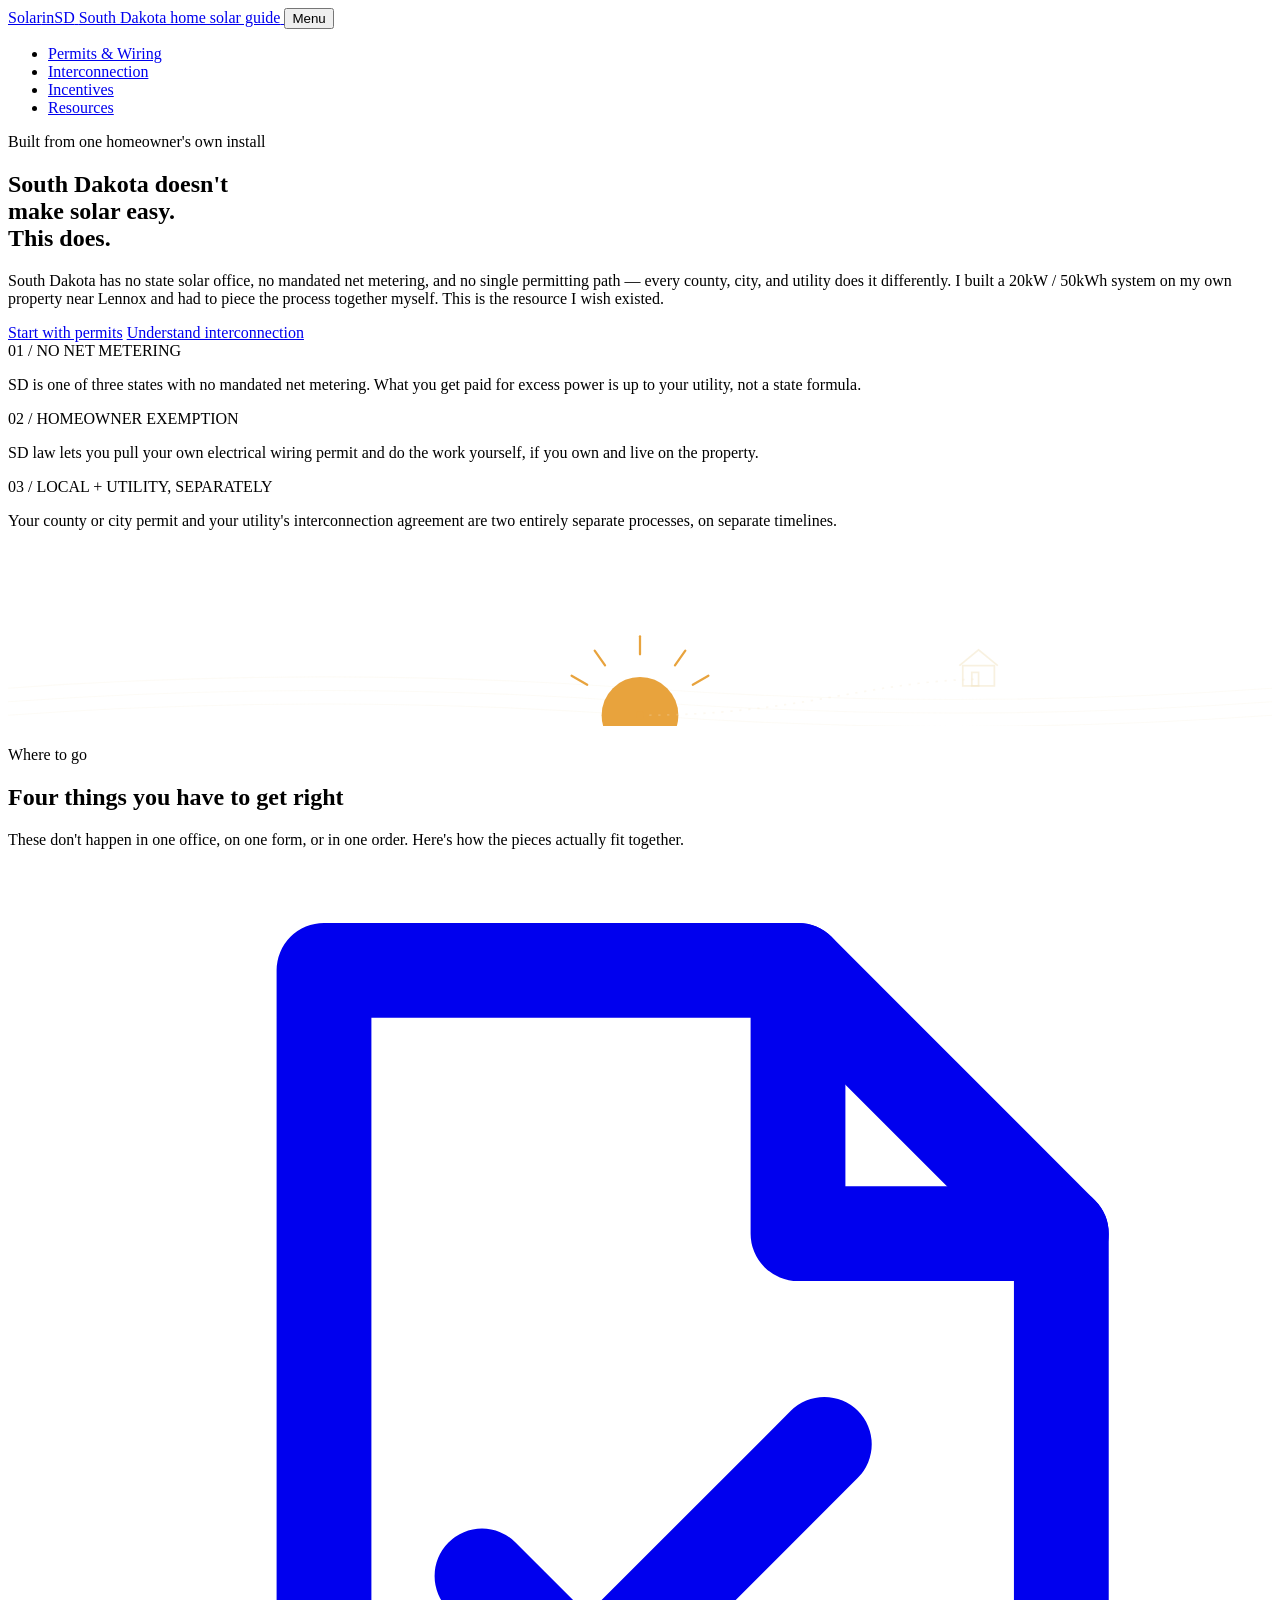
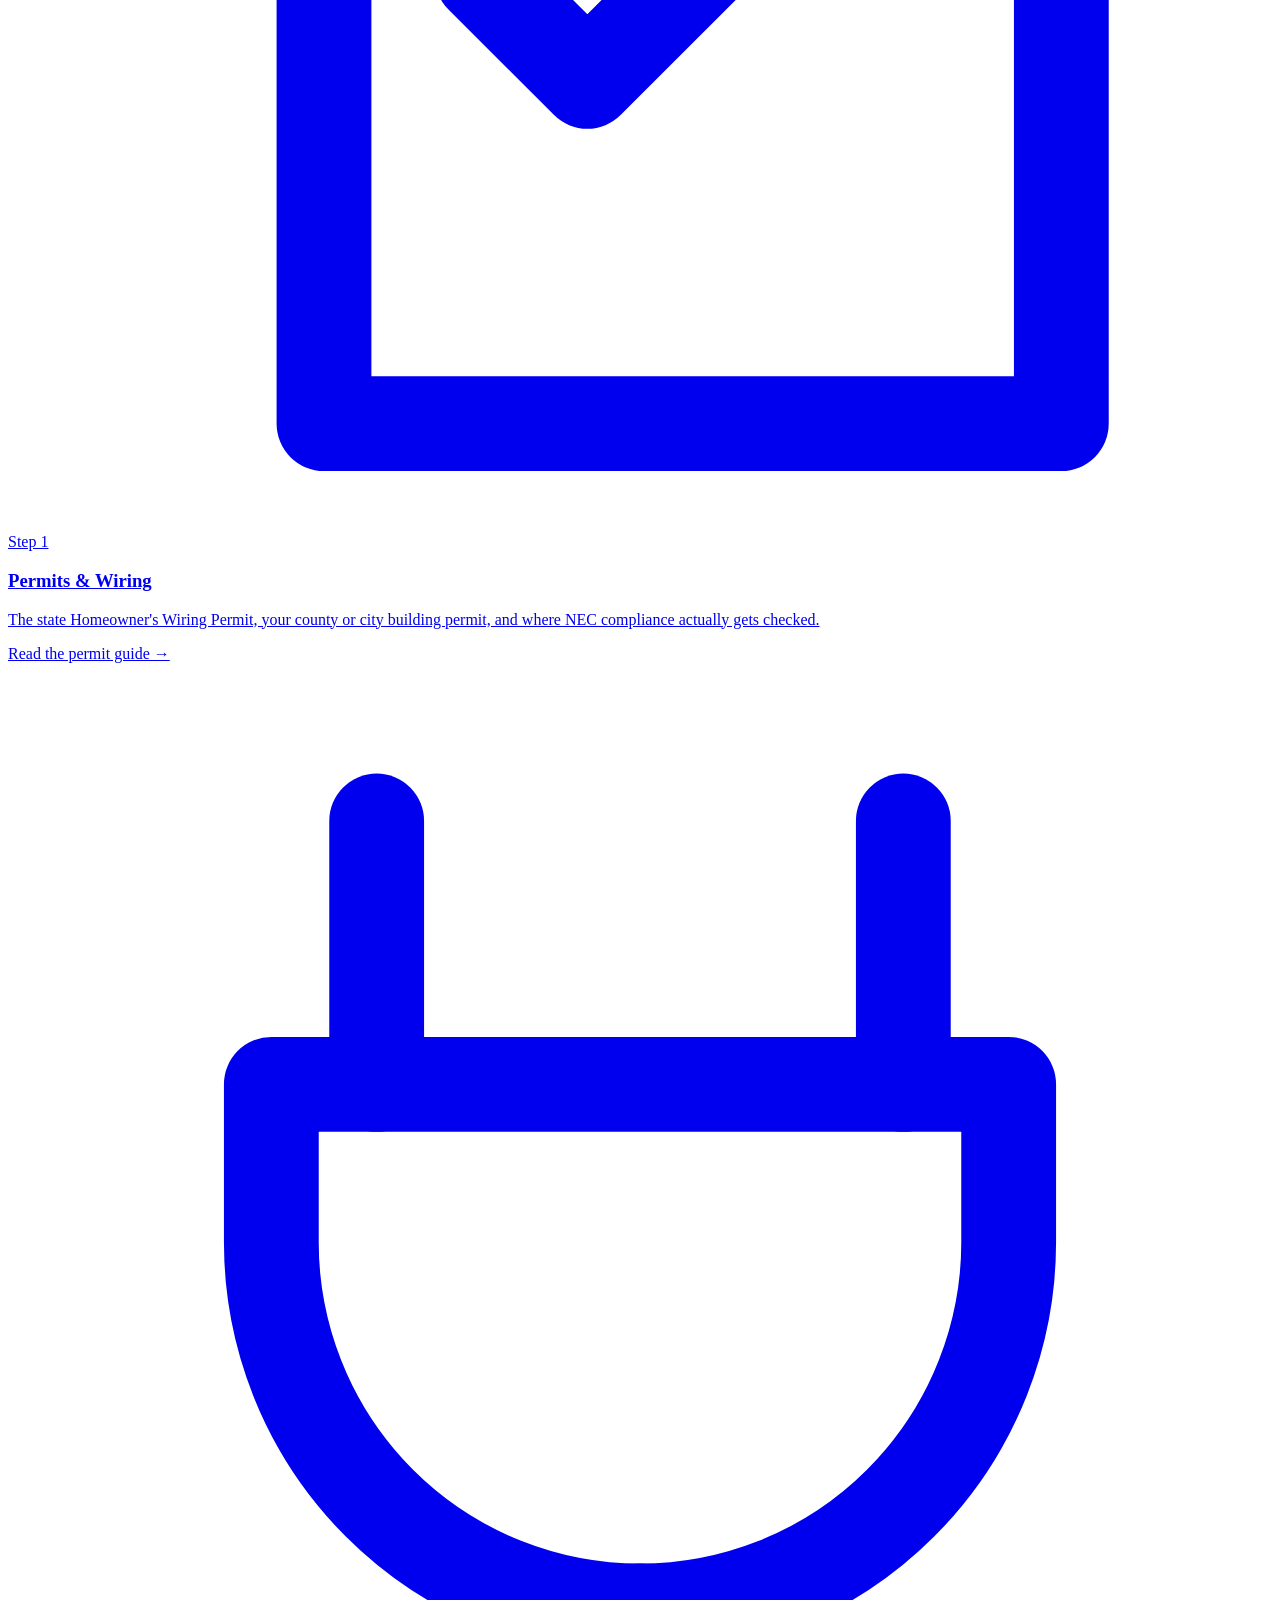
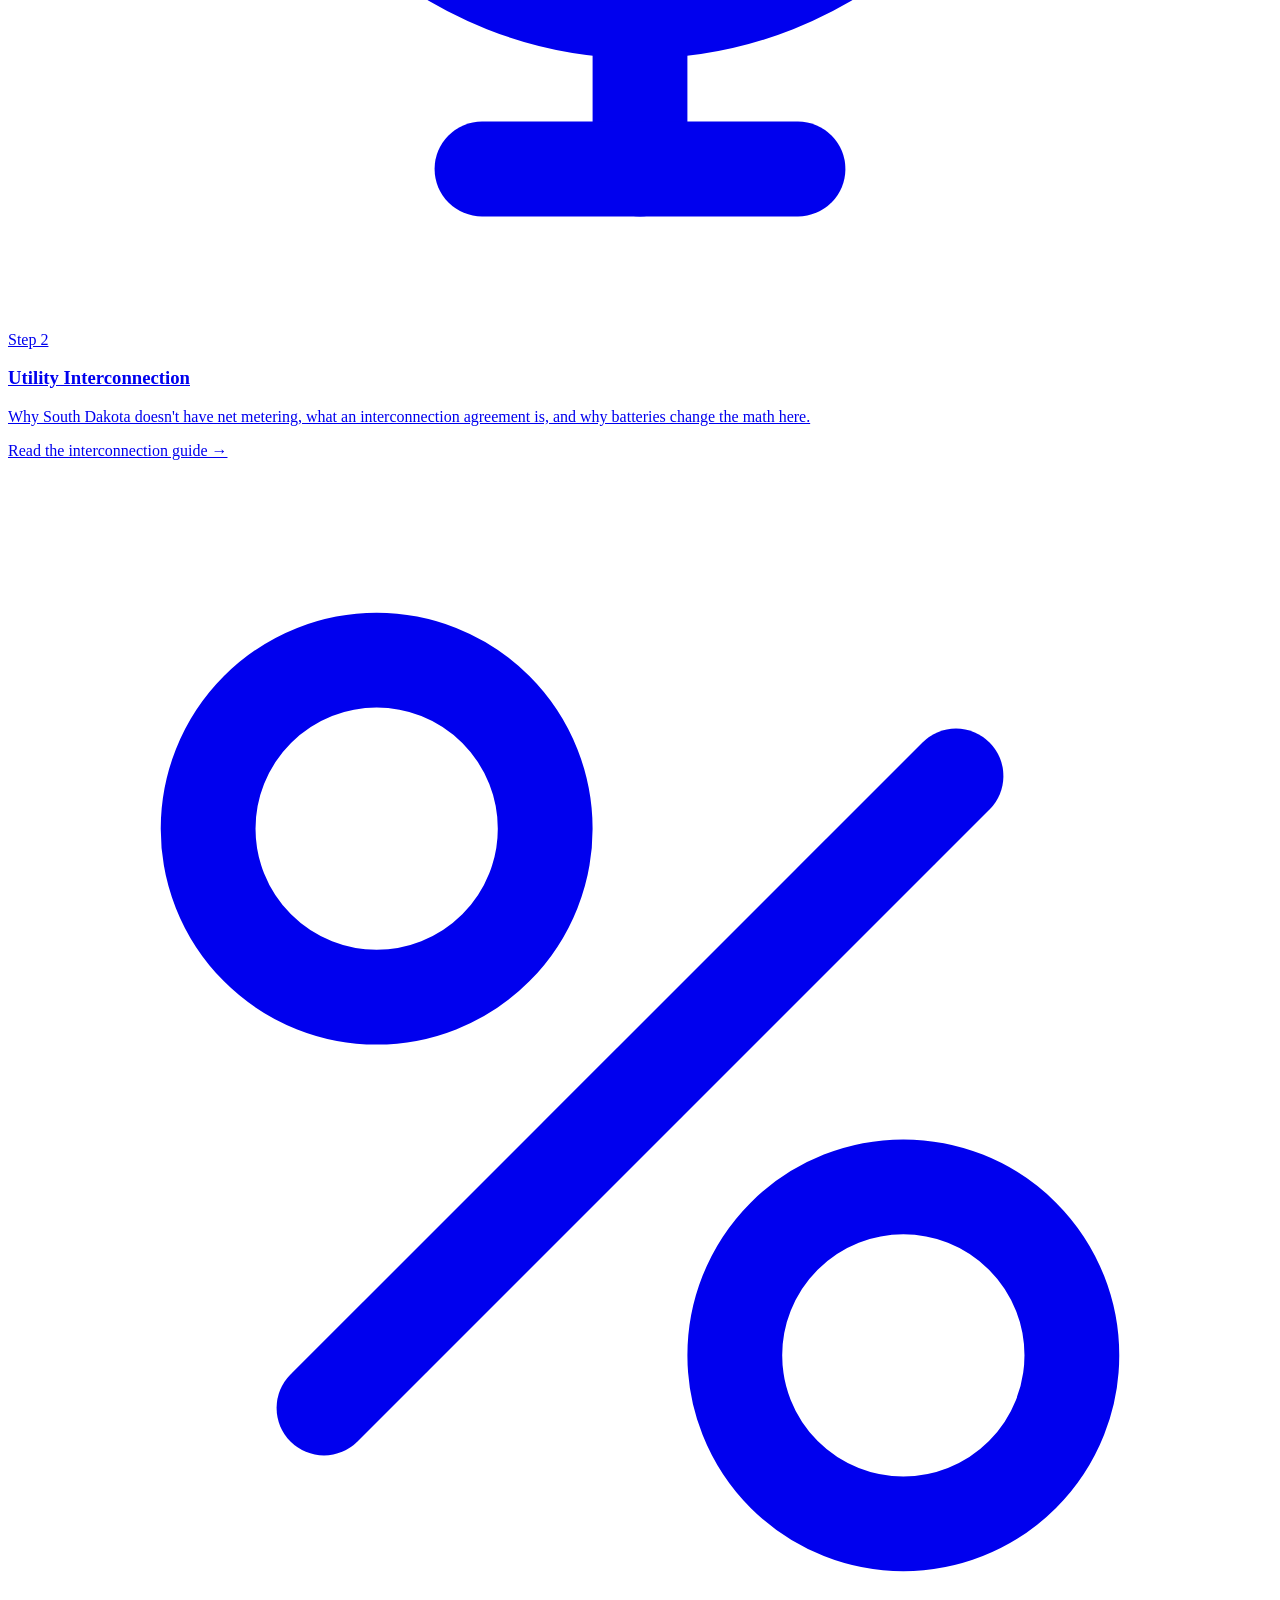
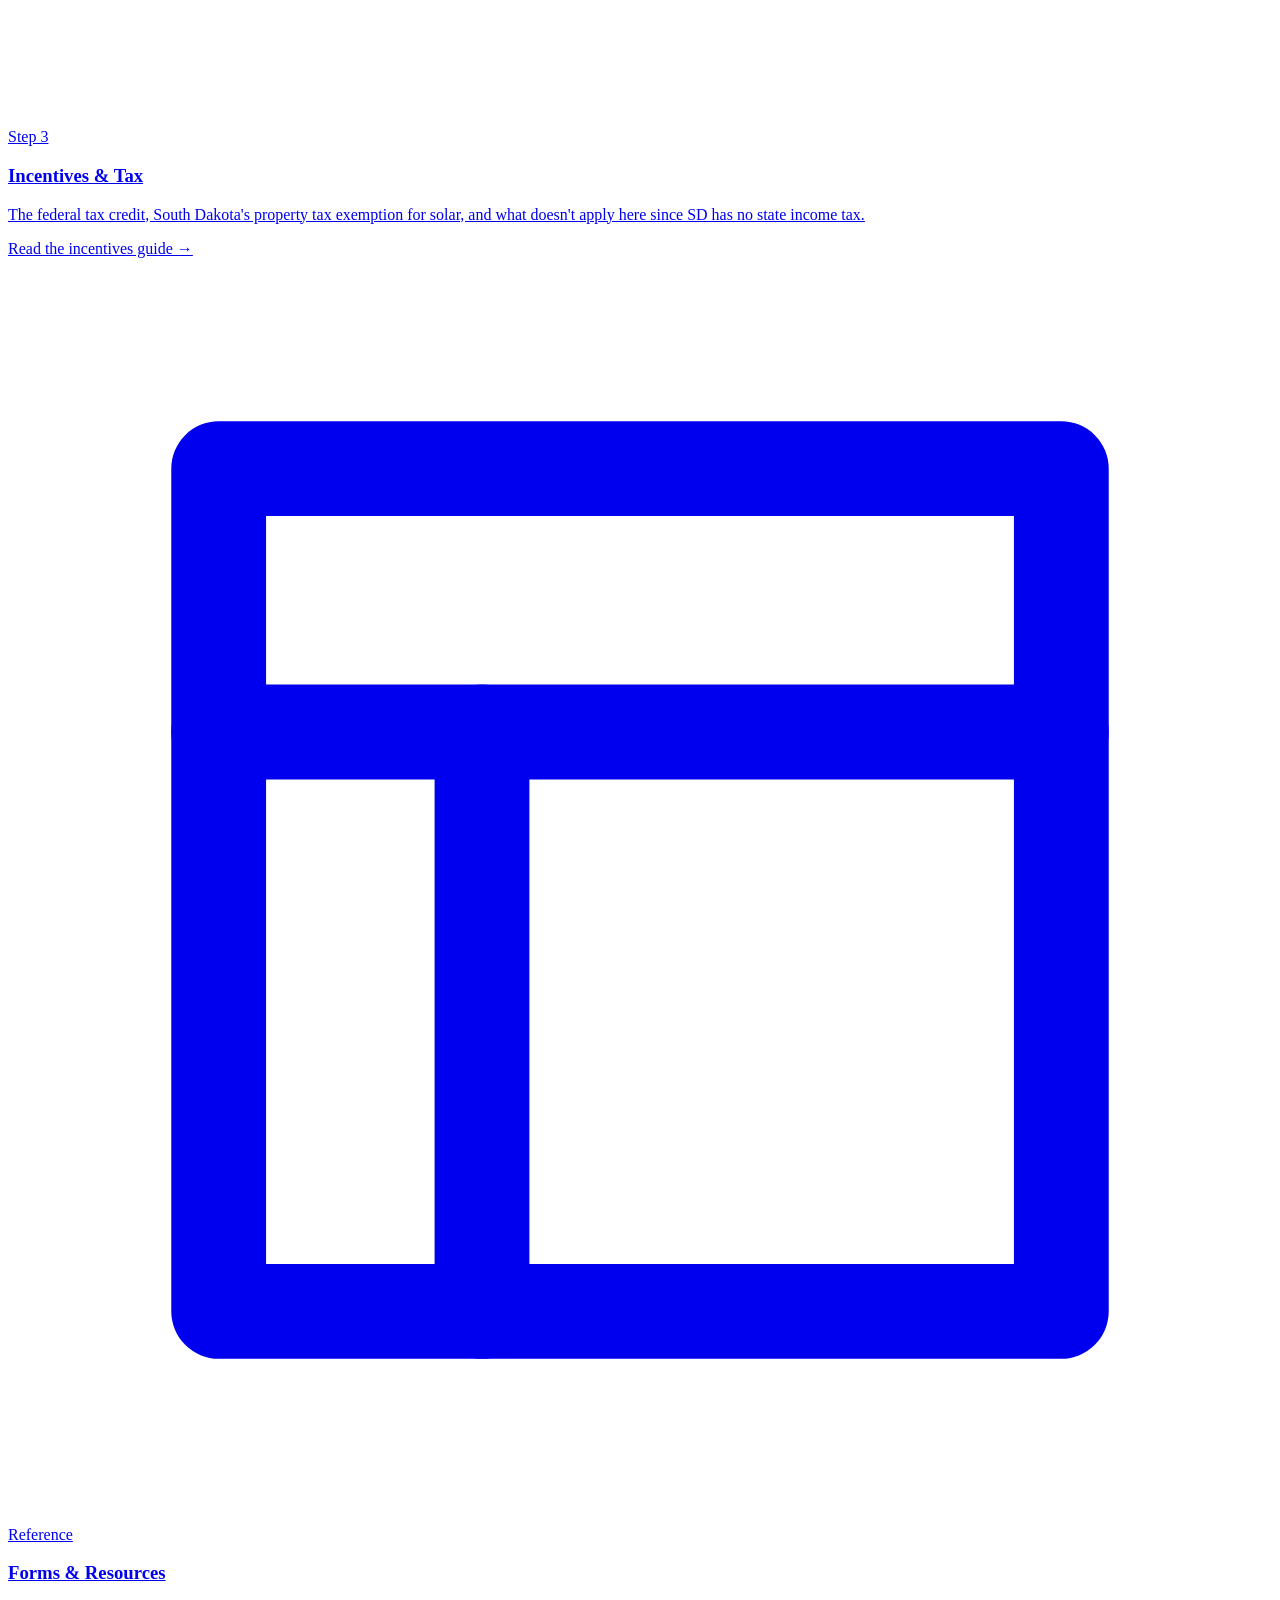
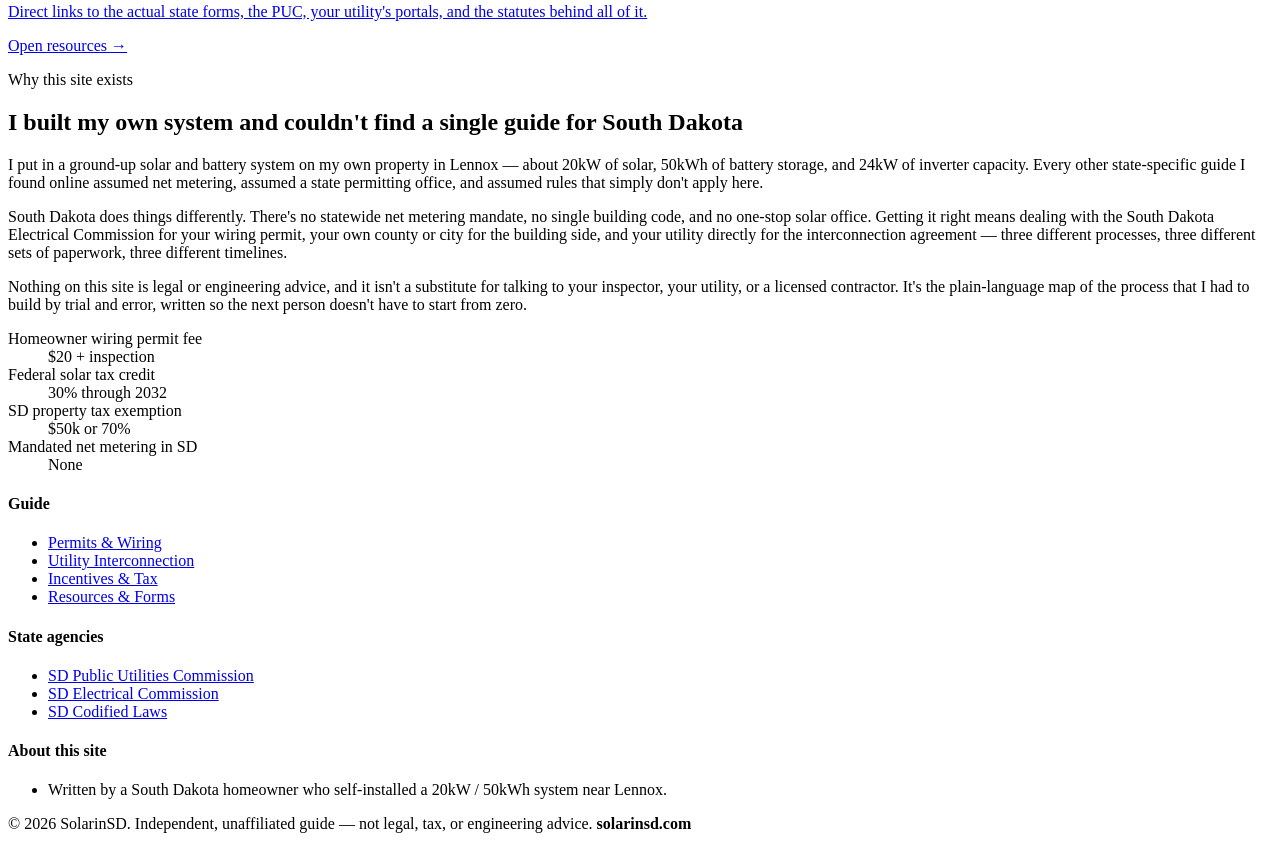
==== index.html @ e71a1163 "Add files via upload" ====
<!DOCTYPE html>
<html lang="en">
<head>
<meta charset="UTF-8">
<meta name="viewport" content="width=device-width, initial-scale=1.0">
<title>Solar in SD — Permits, interconnection, and incentives for South Dakota homeowners</title>
<meta name="description" content="A plain-language guide to permitting, utility interconnection, and incentives for home solar in South Dakota — written by someone who built his own system and had to figure it all out.">
<link rel="preconnect" href="https://fonts.googleapis.com">
<link rel="preconnect" href="https://fonts.gstatic.com" crossorigin>
<link href="https://fonts.googleapis.com/css2?family=Big+Shoulders:wght@600;700;800&family=Source+Serif+4:ital,opsz,wght@0,8..60,400;0,8..60,600;1,8..60,400&family=IBM+Plex+Mono:wght@400;500&display=swap" rel="stylesheet">
<link rel="stylesheet" href="css/style.css">
</head>
<body>

<header class="site-header">
  <div class="wrap">
    <a class="brand" href="index.html">
      <span class="brand-mark">Solar<span class="accent">inSD</span></span>
      <span class="brand-tag">South Dakota home solar guide</span>
    </a>
    <button class="nav-toggle" aria-expanded="false" aria-controls="primary-nav">Menu</button>
    <nav class="main-nav" id="primary-nav" aria-label="Primary">
      <ul>
        <li><a href="permits.html">Permits &amp; Wiring</a></li>
        <li><a href="interconnection.html">Interconnection</a></li>
        <li><a href="incentives.html">Incentives</a></li>
        <li><a href="resources.html">Resources</a></li>
      </ul>
    </nav>
  </div>
</header>

<section class="hero">
  <div class="wrap">
    <div class="hero-copy">
      <p class="eyebrow">Built from one homeowner's own install</p>
      <h1>South Dakota doesn't<br>make solar easy.<br><span class="accent">This does.</span></h1>
      <p class="hero-lede">South Dakota has no state solar office, no mandated net metering, and no single permitting path — every county, city, and utility does it differently. I built a 20kW / 50kWh system on my own property near Lennox and had to piece the process together myself. This is the resource I wish existed.</p>
      <div class="btn-row">
        <a class="btn" href="permits.html">Start with permits</a>
        <a class="btn btn-outline" href="interconnection.html">Understand interconnection</a>
      </div>

      <div class="hero-facts" data-reveal-group>
        <div class="hero-fact" data-reveal>
          <span class="num">01 / NO NET METERING</span>
          <p>SD is one of three states with no mandated net metering. What you get paid for excess power is up to your utility, not a state formula.</p>
        </div>
        <div class="hero-fact" data-reveal>
          <span class="num">02 / HOMEOWNER EXEMPTION</span>
          <p>SD law lets you pull your own electrical wiring permit and do the work yourself, if you own and live on the property.</p>
        </div>
        <div class="hero-fact" data-reveal>
          <span class="num">03 / LOCAL + UTILITY, SEPARATELY</span>
          <p>Your county or city permit and your utility's interconnection agreement are two entirely separate processes, on separate timelines.</p>
        </div>
      </div>
    </div>

    <svg class="hero-illustration" viewBox="0 0 1120 160" preserveAspectRatio="none" aria-hidden="true" focusable="false">
      <!-- prairie rows -->
      <g stroke="#f2e4c1" stroke-opacity="0.14" stroke-width="1">
        <path d="M0 150 Q 280 130 560 150 T 1120 150" fill="none"/>
        <path d="M0 138 Q 280 118 560 138 T 1120 138" fill="none"/>
        <path d="M0 126 Q 280 106 560 126 T 1120 126" fill="none"/>
      </g>
      <!-- sun -->
      <g transform="translate(560,150)">
        <circle class="sun-body" r="34" fill="#e8a33d"/>
        <g class="ray" stroke="#e8a33d" stroke-width="2" stroke-linecap="round">
          <line x1="0" y1="-70" x2="0" y2="-54"/>
        </g>
        <g class="ray" stroke="#e8a33d" stroke-width="2" stroke-linecap="round" transform="rotate(35)">
          <line x1="0" y1="-70" x2="0" y2="-54"/>
        </g>
        <g class="ray" stroke="#e8a33d" stroke-width="2" stroke-linecap="round" transform="rotate(-35)">
          <line x1="0" y1="-70" x2="0" y2="-54"/>
        </g>
        <g class="ray" stroke="#e8a33d" stroke-width="2" stroke-linecap="round" transform="rotate(60)">
          <line x1="0" y1="-70" x2="0" y2="-54"/>
        </g>
        <g class="ray" stroke="#e8a33d" stroke-width="2" stroke-linecap="round" transform="rotate(-60)">
          <line x1="0" y1="-70" x2="0" y2="-54"/>
        </g>
      </g>
      <!-- power flow path from sun to a small home icon -->
      <path id="flow-path" d="M560 150 C 700 150, 760 120, 860 118" fill="none" stroke="#f2e4c1" stroke-opacity="0.25" stroke-width="1.5" stroke-dasharray="2 6"/>
      <circle class="flow-dot" r="3.5" fill="#e8a33d" style="offset-path: path('M560 150 C 700 150, 760 120, 860 118');"/>
      <!-- small home / panel glyph -->
      <g transform="translate(860,100)" fill="none" stroke="#f2e4c1" stroke-opacity="0.5" stroke-width="1.5">
        <rect x="-14" y="6" width="28" height="18"/>
        <path d="M-17 6 L0 -8 L17 6"/>
        <rect x="-6" y="12" width="6" height="12"/>
      </g>
    </svg>
  </div>
</section>

<div class="horizon"></div>

<section>
  <div class="wrap">
    <div class="section-head" data-reveal>
      <p class="eyebrow">Where to go</p>
      <h2>Four things you have to get right</h2>
      <p class="lede">These don't happen in one office, on one form, or in one order. Here's how the pieces actually fit together.</p>
    </div>

    <div class="card-grid" data-reveal-group>
      <a class="card" href="permits.html" data-reveal>
        <span class="card-icon" aria-hidden="true">
          <svg viewBox="0 0 24 24" fill="none" stroke="currentColor" stroke-width="1.8" stroke-linecap="round" stroke-linejoin="round"><path d="M6 2h9l5 5v15H6z"/><path d="M15 2v5h5"/><path d="M9 13.5l2 2 4.5-4.5"/></svg>
        </span>
        <span class="tag">Step 1</span>
        <h3>Permits &amp; Wiring</h3>
        <p>The state Homeowner's Wiring Permit, your county or city building permit, and where NEC compliance actually gets checked.</p>
        <span class="go">Read the permit guide →</span>
      </a>
      <a class="card" href="interconnection.html" data-reveal>
        <span class="card-icon" aria-hidden="true">
          <svg viewBox="0 0 24 24" fill="none" stroke="currentColor" stroke-width="1.8" stroke-linecap="round" stroke-linejoin="round"><path d="M7 3v5"/><path d="M17 3v5"/><path d="M5 8h14v3a7 7 0 0 1-14 0z"/><path d="M12 18v3"/><path d="M9 21h6"/></svg>
        </span>
        <span class="tag">Step 2</span>
        <h3>Utility Interconnection</h3>
        <p>Why South Dakota doesn't have net metering, what an interconnection agreement is, and why batteries change the math here.</p>
        <span class="go">Read the interconnection guide →</span>
      </a>
      <a class="card" href="incentives.html" data-reveal>
        <span class="card-icon" aria-hidden="true">
          <svg viewBox="0 0 24 24" fill="none" stroke="currentColor" stroke-width="1.8" stroke-linecap="round" stroke-linejoin="round"><circle cx="7" cy="7" r="3.2"/><circle cx="17" cy="17" r="3.2"/><path d="M6 18L18 6"/></svg>
        </span>
        <span class="tag">Step 3</span>
        <h3>Incentives &amp; Tax</h3>
        <p>The federal tax credit, South Dakota's property tax exemption for solar, and what doesn't apply here since SD has no state income tax.</p>
        <span class="go">Read the incentives guide →</span>
      </a>
      <a class="card" href="resources.html" data-reveal>
        <span class="card-icon" aria-hidden="true">
          <svg viewBox="0 0 24 24" fill="none" stroke="currentColor" stroke-width="1.8" stroke-linecap="round" stroke-linejoin="round"><path d="M4 4h16v16H4z"/><path d="M4 9h16"/><path d="M9 9v11"/></svg>
        </span>
        <span class="tag">Reference</span>
        <h3>Forms &amp; Resources</h3>
        <p>Direct links to the actual state forms, the PUC, your utility's portals, and the statutes behind all of it.</p>
        <span class="go">Open resources →</span>
      </a>
    </div>
  </div>
</section>

<section class="section-alt">
  <div class="wrap">
    <div class="section-head" data-reveal>
      <p class="eyebrow">Why this site exists</p>
      <h2>I built my own system and couldn't find a single guide for South Dakota</h2>
    </div>
    <div class="prose" data-reveal>
      <p>I put in a ground-up solar and battery system on my own property in Lennox — about 20kW of solar, 50kWh of battery storage, and 24kW of inverter capacity. Every other state-specific guide I found online assumed net metering, assumed a state permitting office, and assumed rules that simply don't apply here.</p>
      <p>South Dakota does things differently. There's no statewide net metering mandate, no single building code, and no one-stop solar office. Getting it right means dealing with the South Dakota Electrical Commission for your wiring permit, your own county or city for the building side, and your utility directly for the interconnection agreement — three different processes, three different sets of paperwork, three different timelines.</p>
      <p>Nothing on this site is legal or engineering advice, and it isn't a substitute for talking to your inspector, your utility, or a licensed contractor. It's the plain-language map of the process that I had to build by trial and error, written so the next person doesn't have to start from zero.</p>
    </div>
  </div>
</section>

<div class="horizon"></div>

<section>
  <div class="wrap">
    <div class="fact-strip" data-reveal>
      <dl>
        <div>
          <dt>Homeowner wiring permit fee</dt>
          <dd>$20 + inspection</dd>
        </div>
        <div>
          <dt>Federal solar tax credit</dt>
          <dd>30% through 2032</dd>
        </div>
        <div>
          <dt>SD property tax exemption</dt>
          <dd>$50k or 70%</dd>
        </div>
        <div>
          <dt>Mandated net metering in SD</dt>
          <dd>None</dd>
        </div>
      </dl>
    </div>
  </div>
</section>

<footer class="site-footer">
  <div class="wrap">
    <div class="footer-grid">
      <div>
        <h4>Guide</h4>
        <ul>
          <li><a href="permits.html">Permits &amp; Wiring</a></li>
          <li><a href="interconnection.html">Utility Interconnection</a></li>
          <li><a href="incentives.html">Incentives &amp; Tax</a></li>
          <li><a href="resources.html">Resources &amp; Forms</a></li>
        </ul>
      </div>
      <div>
        <h4>State agencies</h4>
        <ul>
          <li><a href="https://puc.sd.gov/energy/" target="_blank" rel="noopener">SD Public Utilities Commission</a></li>
          <li><a href="https://dlr.sd.gov/electrical/" target="_blank" rel="noopener">SD Electrical Commission</a></li>
          <li><a href="https://sdlegislature.gov/" target="_blank" rel="noopener">SD Codified Laws</a></li>
        </ul>
      </div>
      <div>
        <h4>About this site</h4>
        <ul>
          <li>Written by a South Dakota homeowner who self-installed a 20kW / 50kWh system near Lennox.</li>
        </ul>
      </div>
    </div>
    <div class="footer-note">
      <span>&copy; 2026 SolarinSD. Independent, unaffiliated guide — not legal, tax, or engineering advice.</span>
      <span><strong>solarinsd.com</strong></span>
    </div>
  </div>
</footer>

<script src="js/main.js"></script>
</body>
</html>
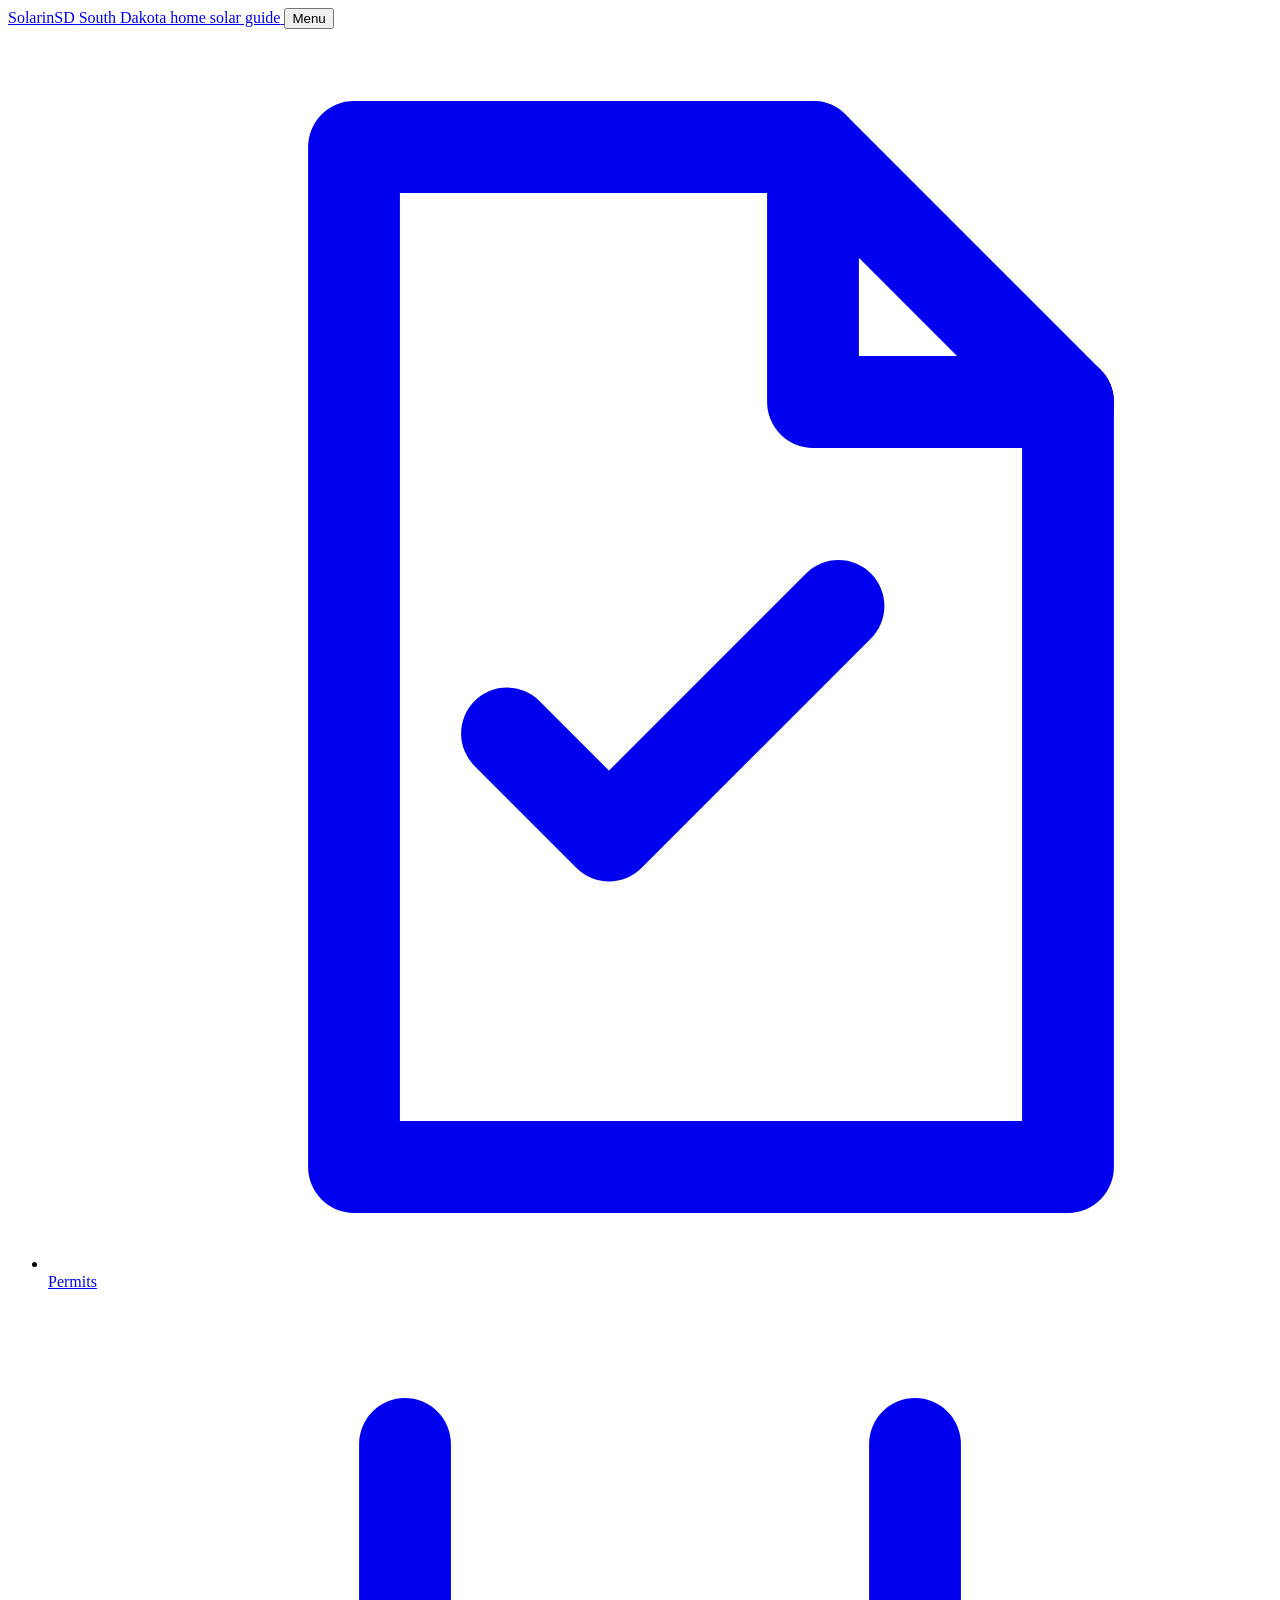
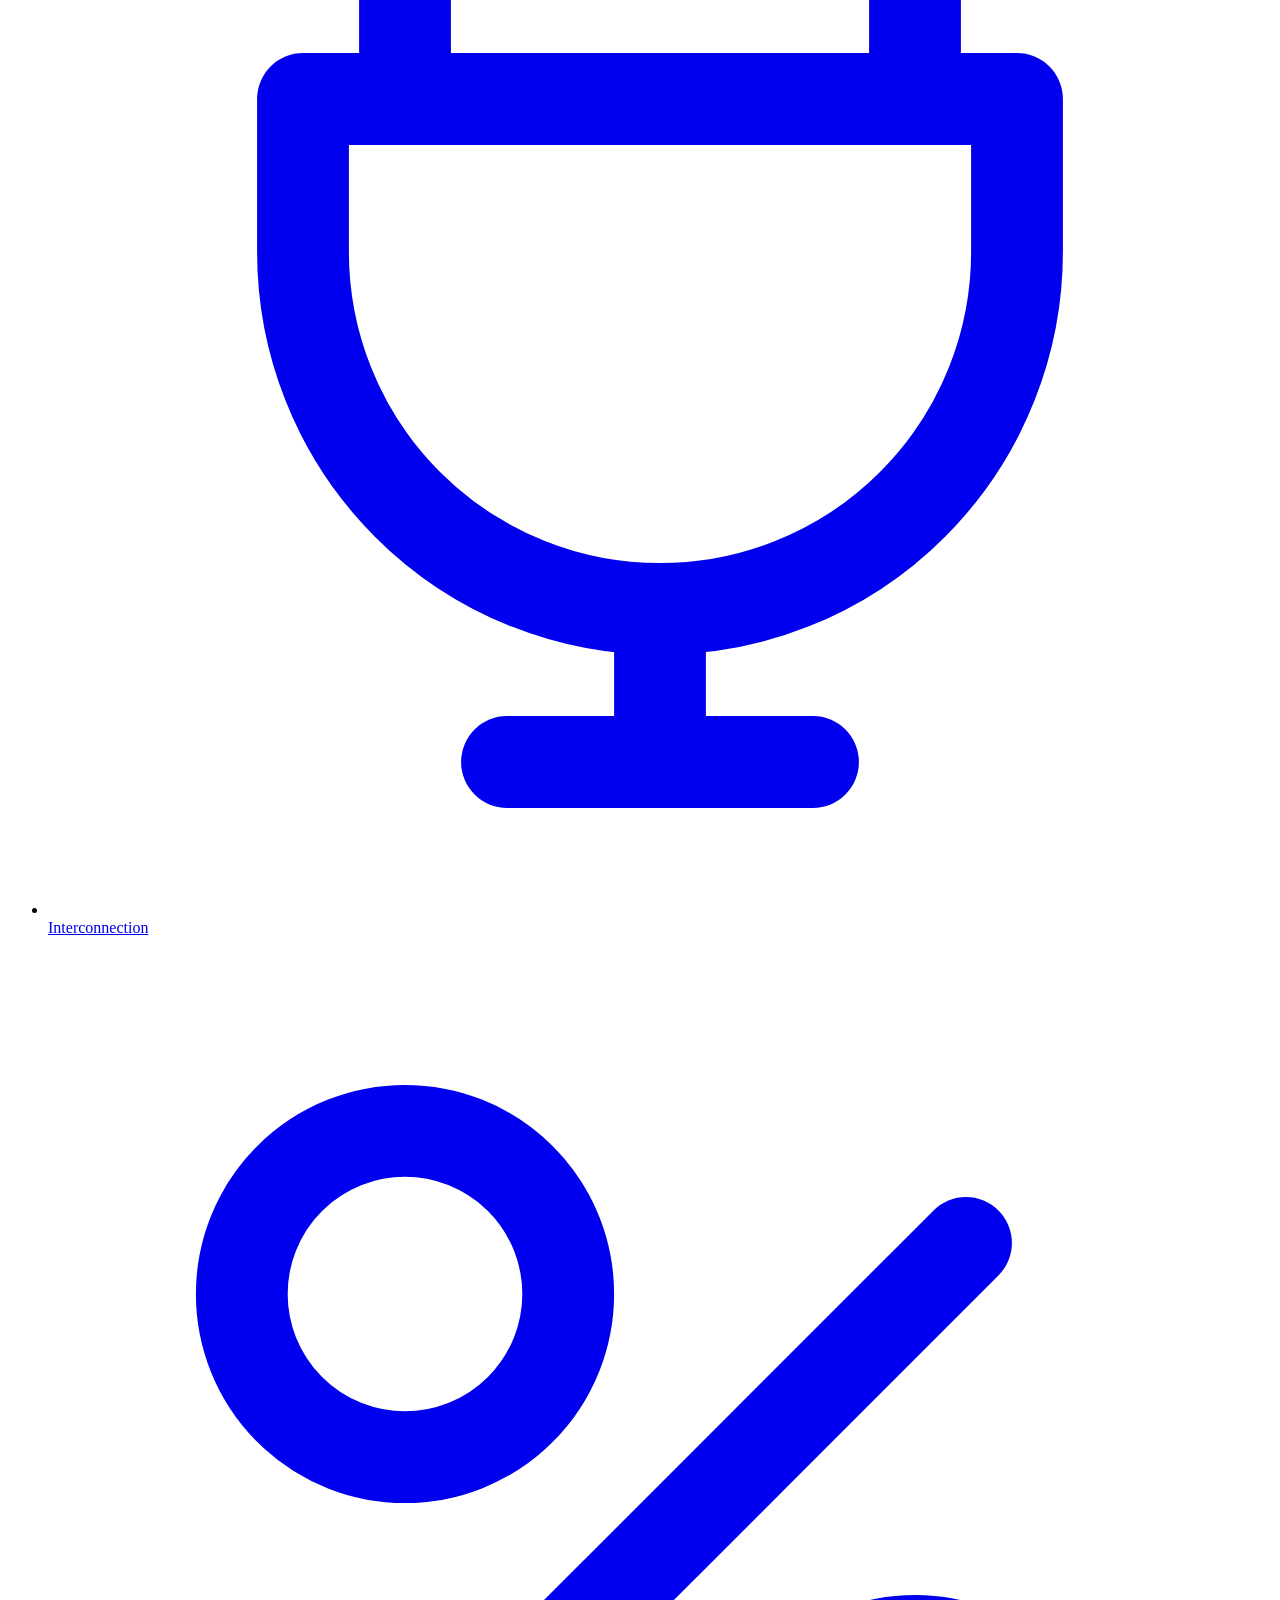
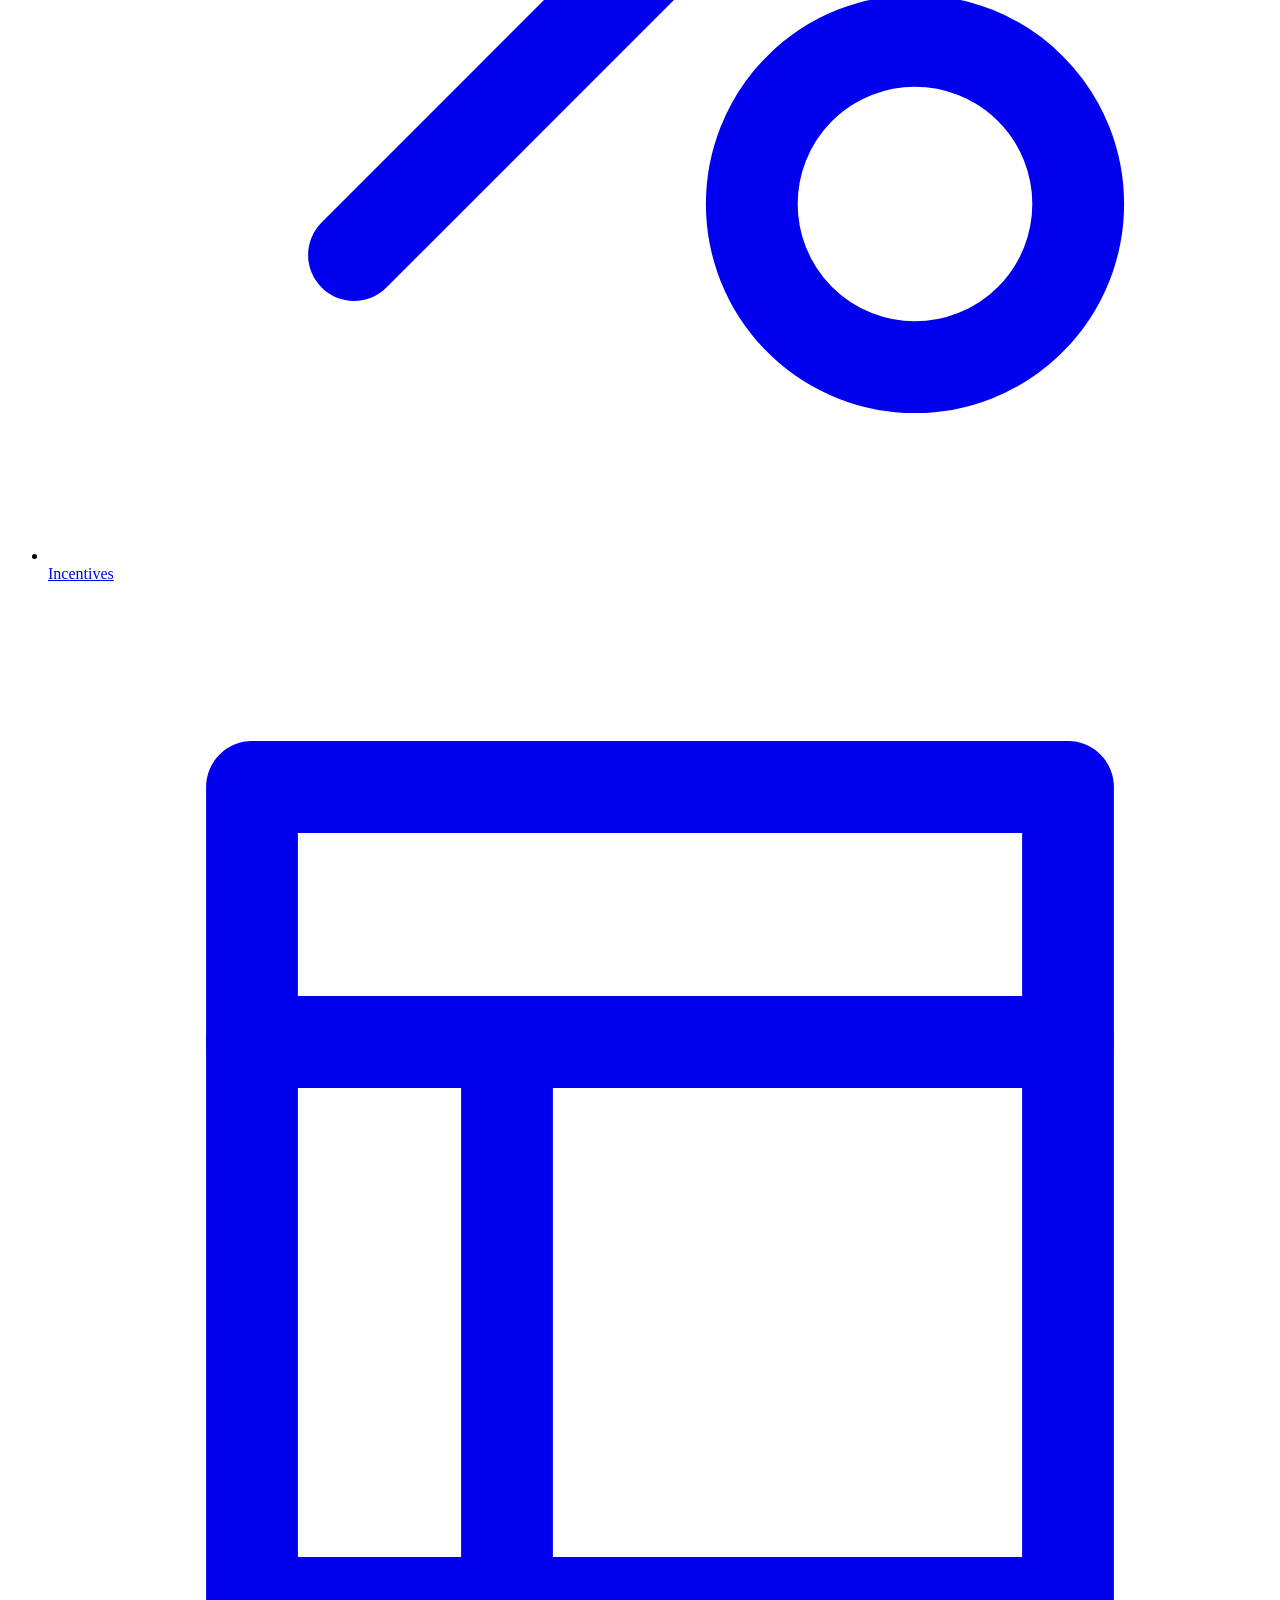
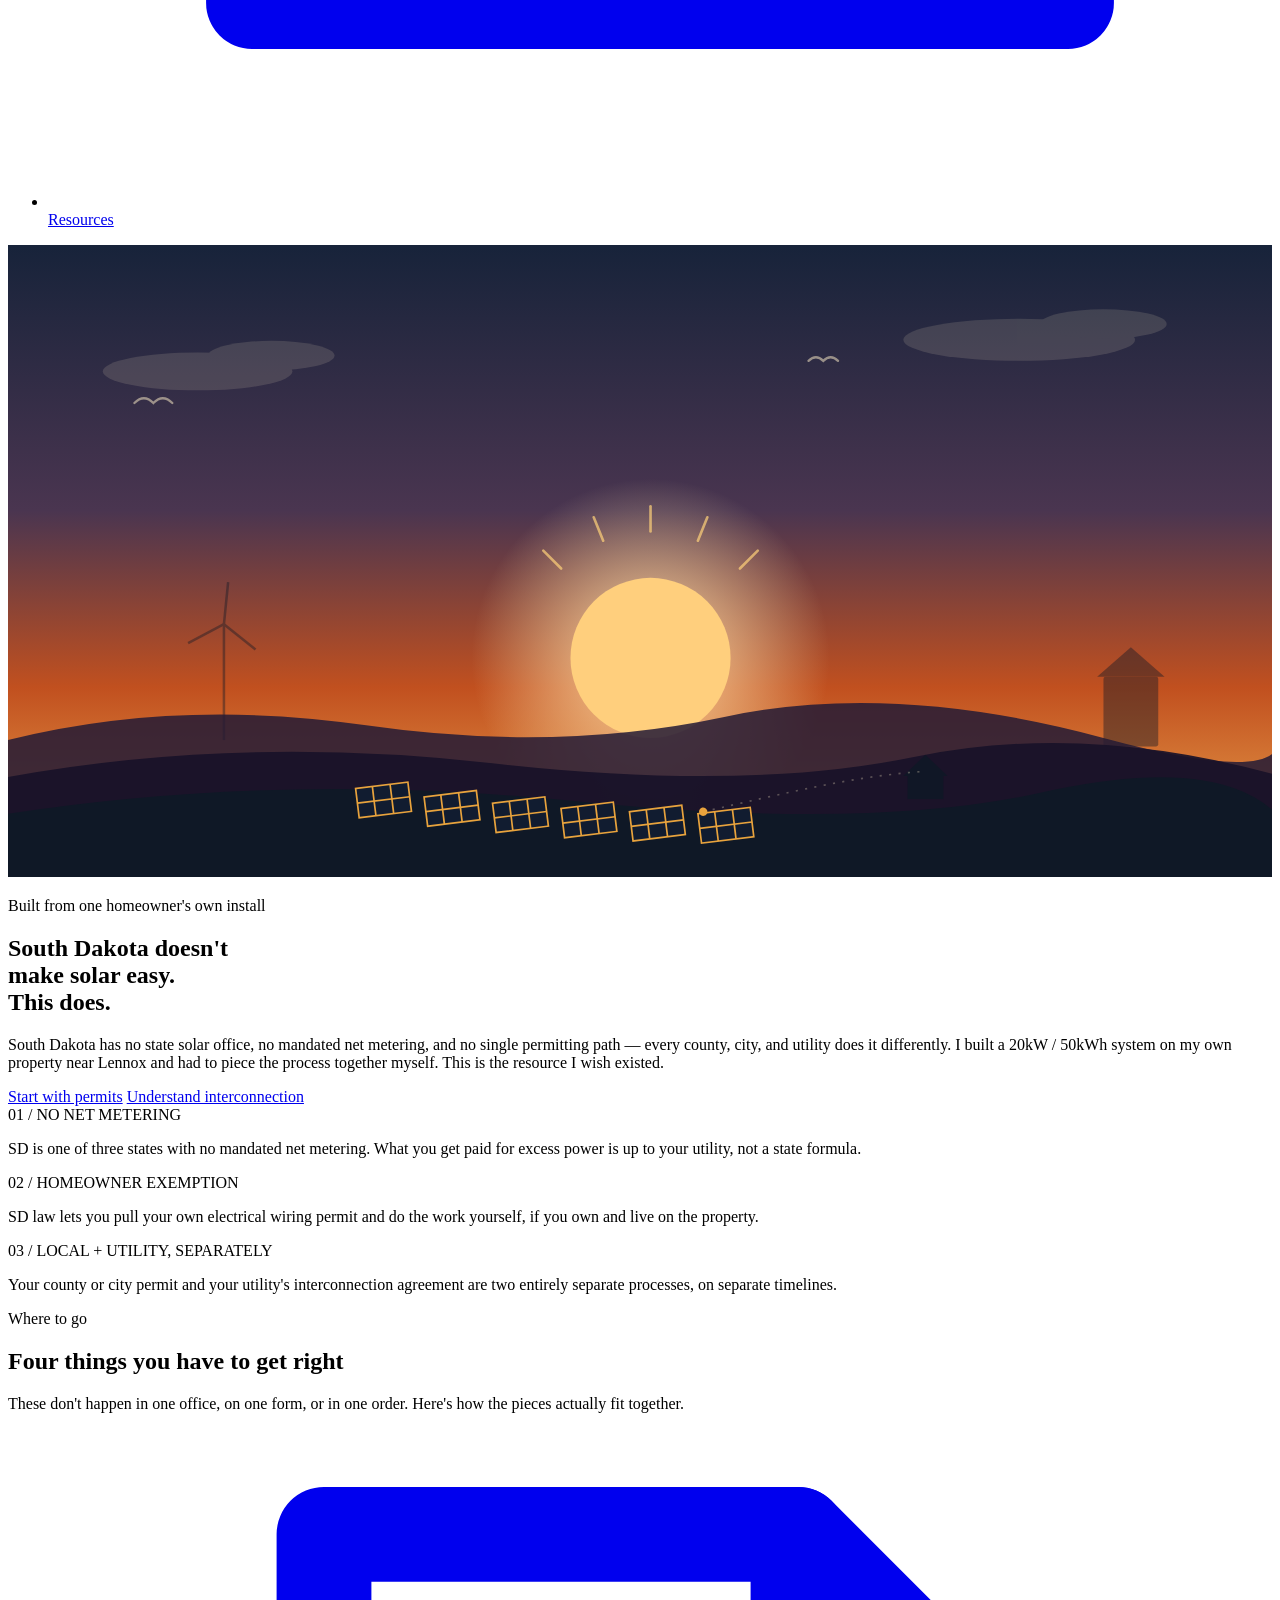
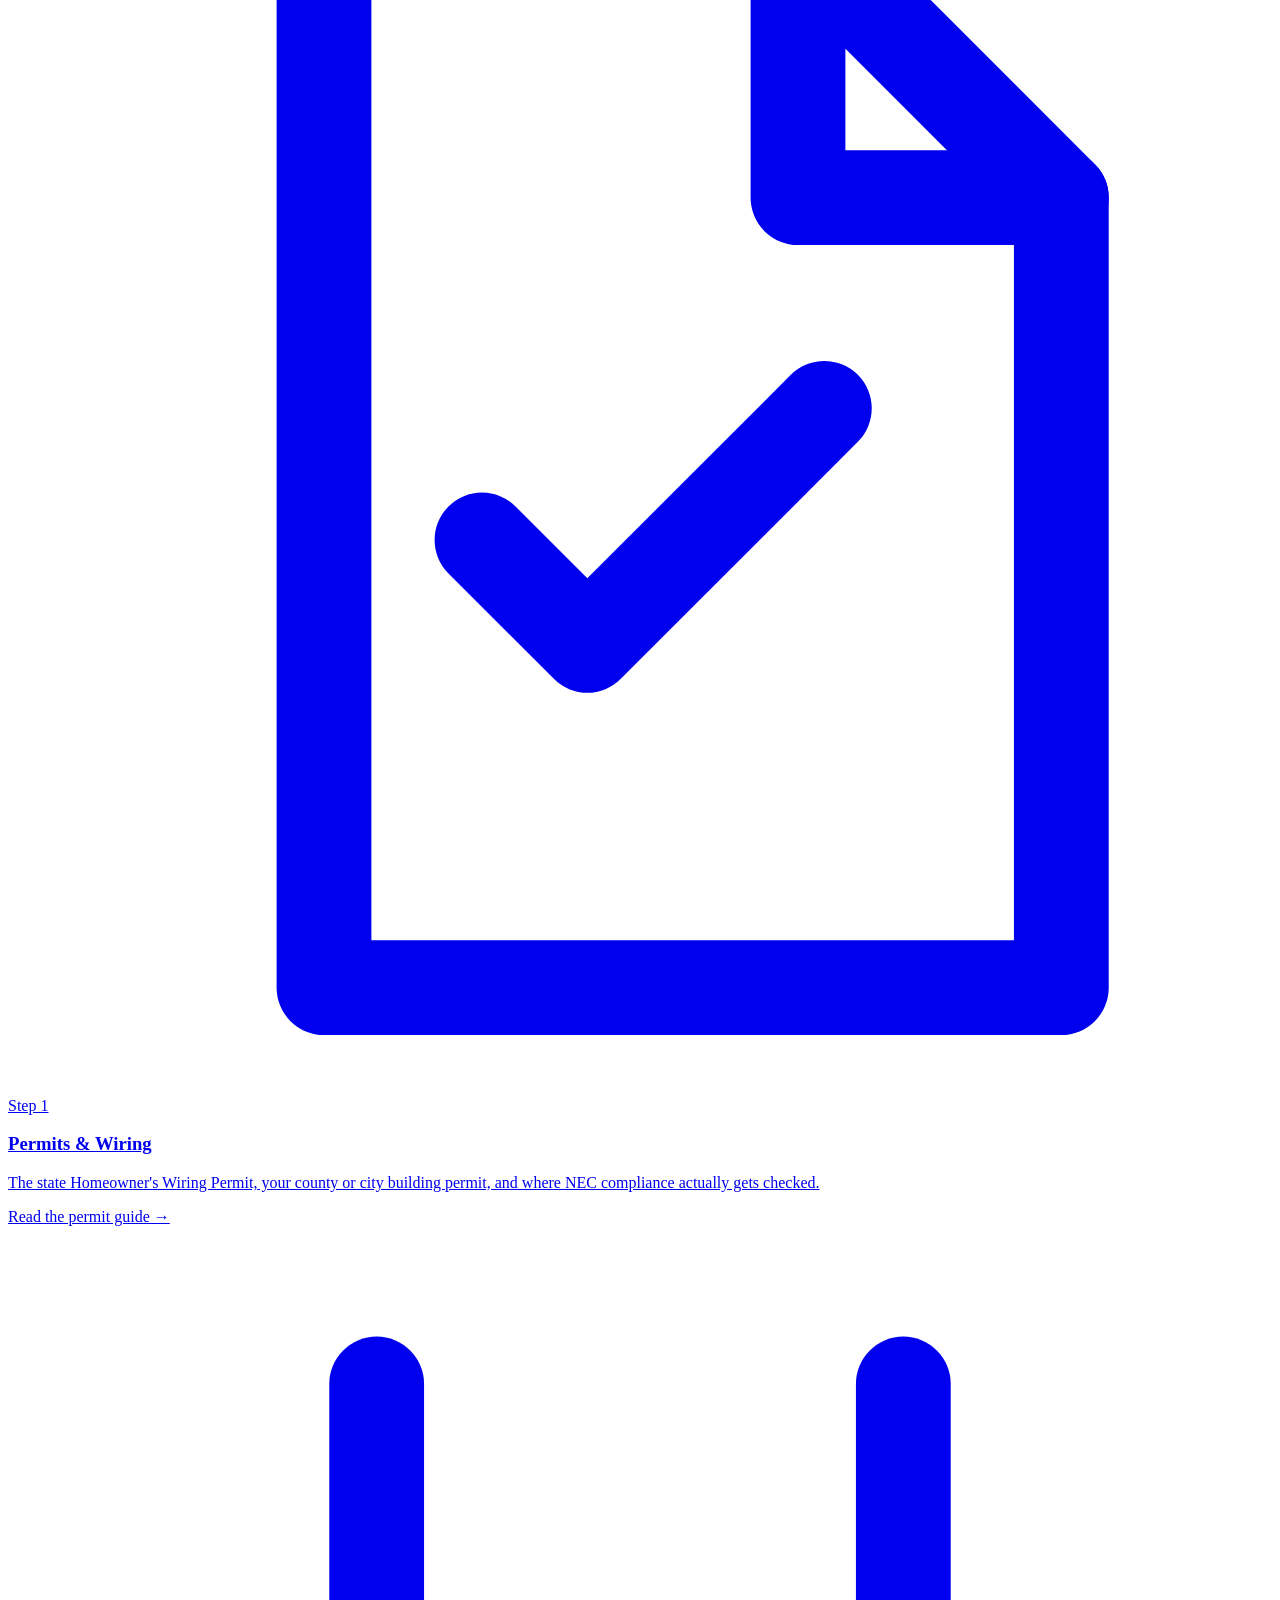
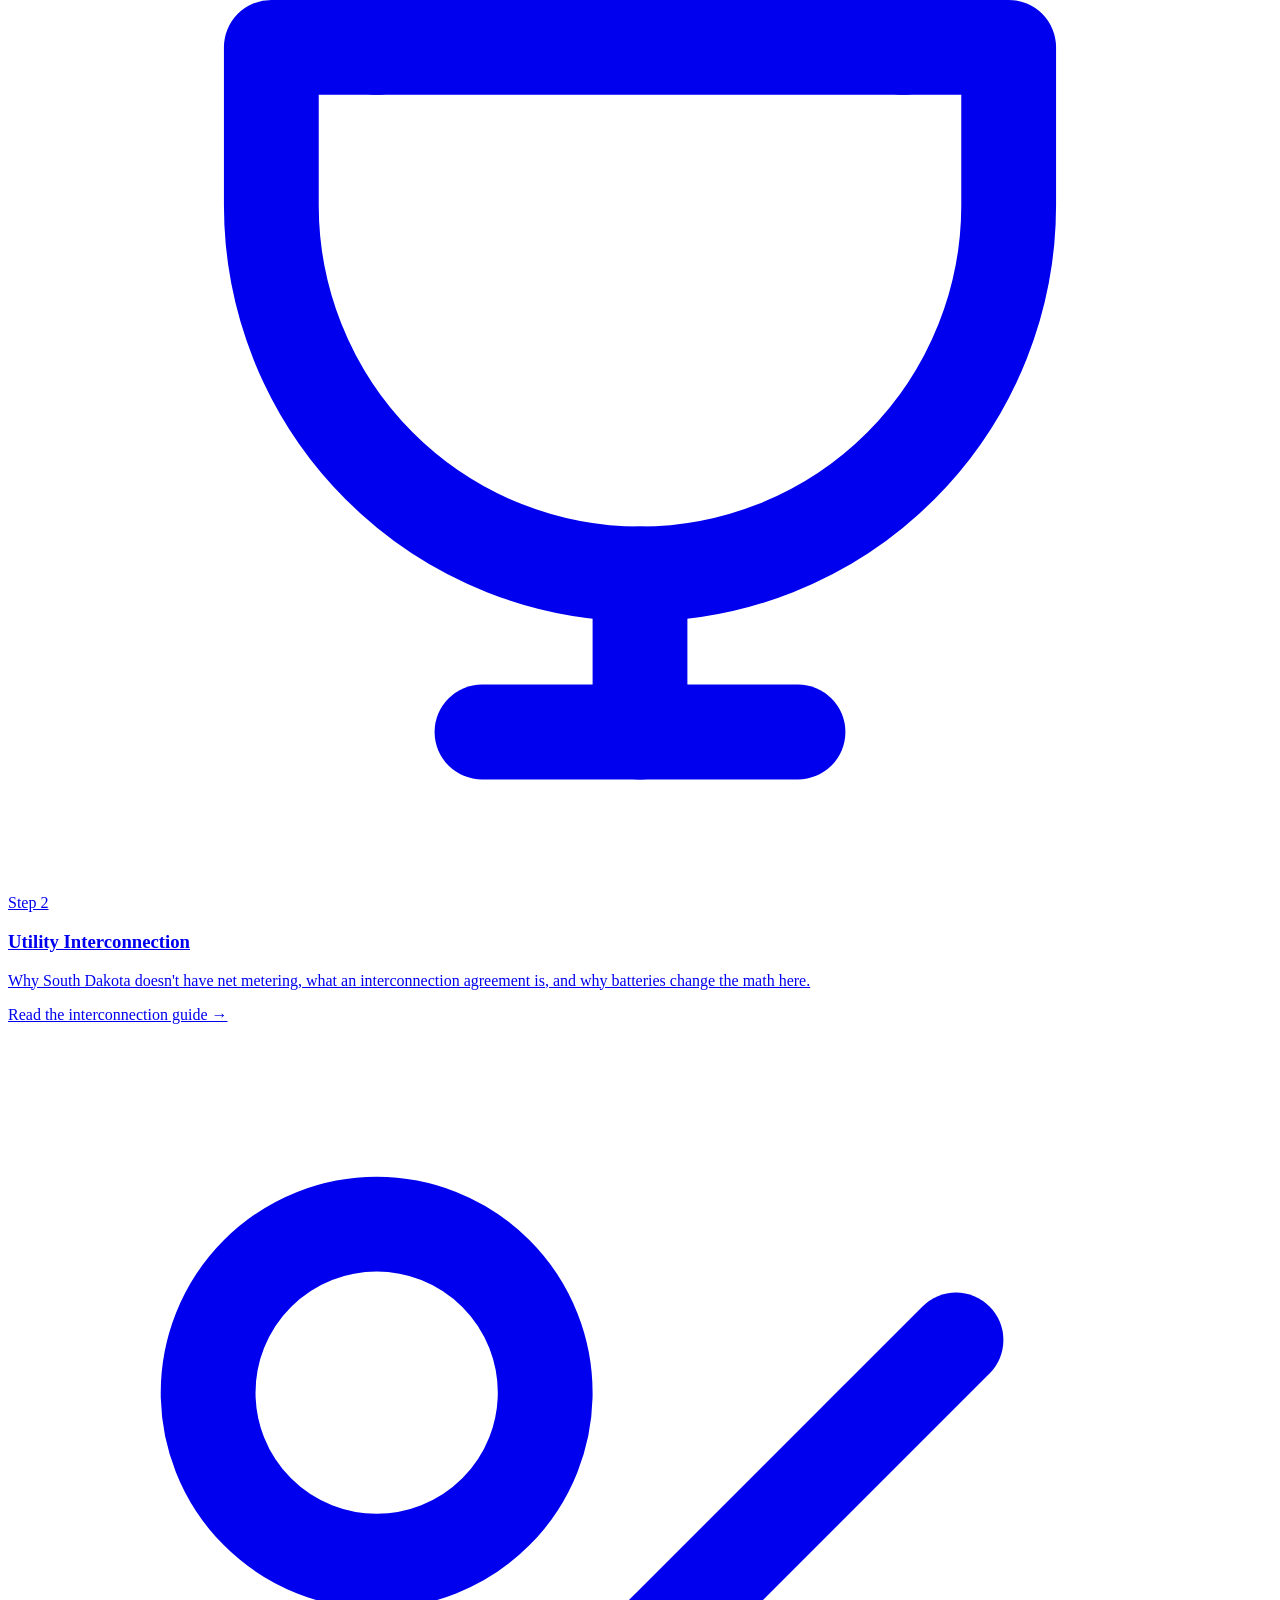
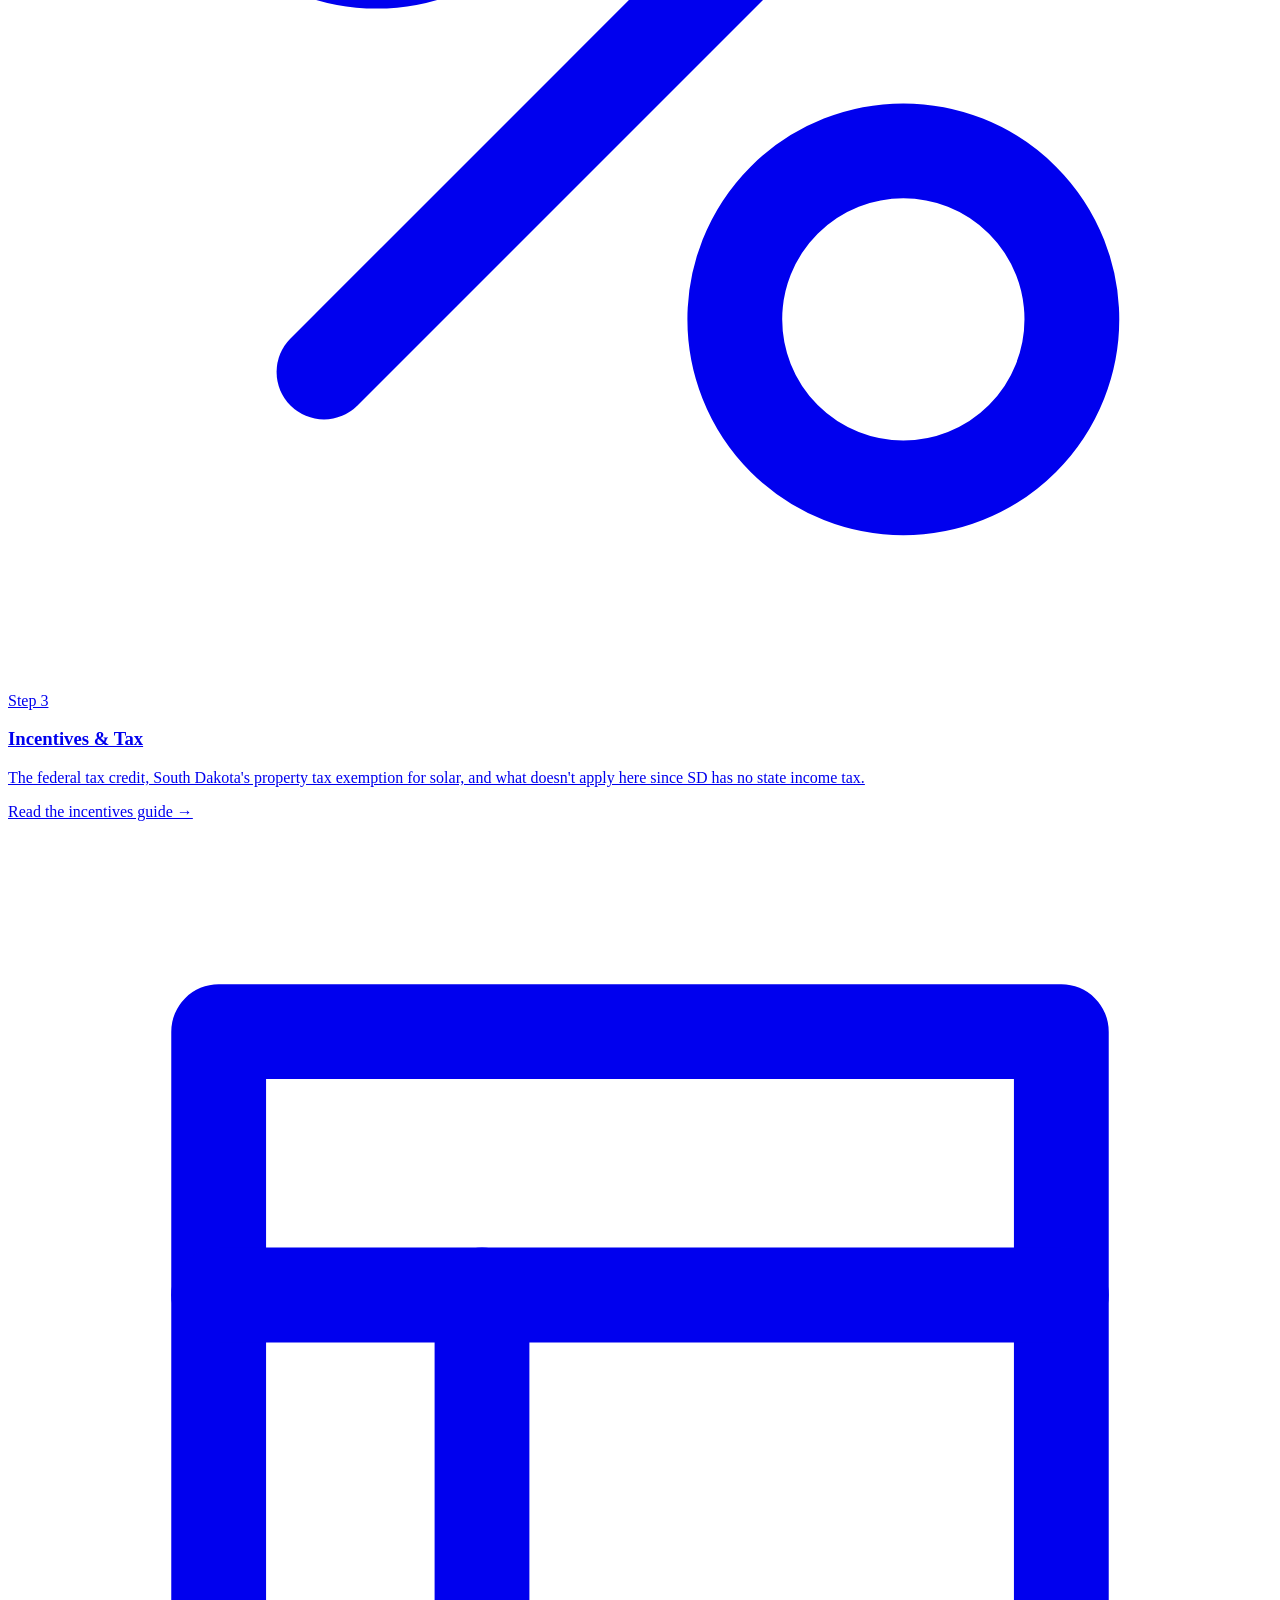
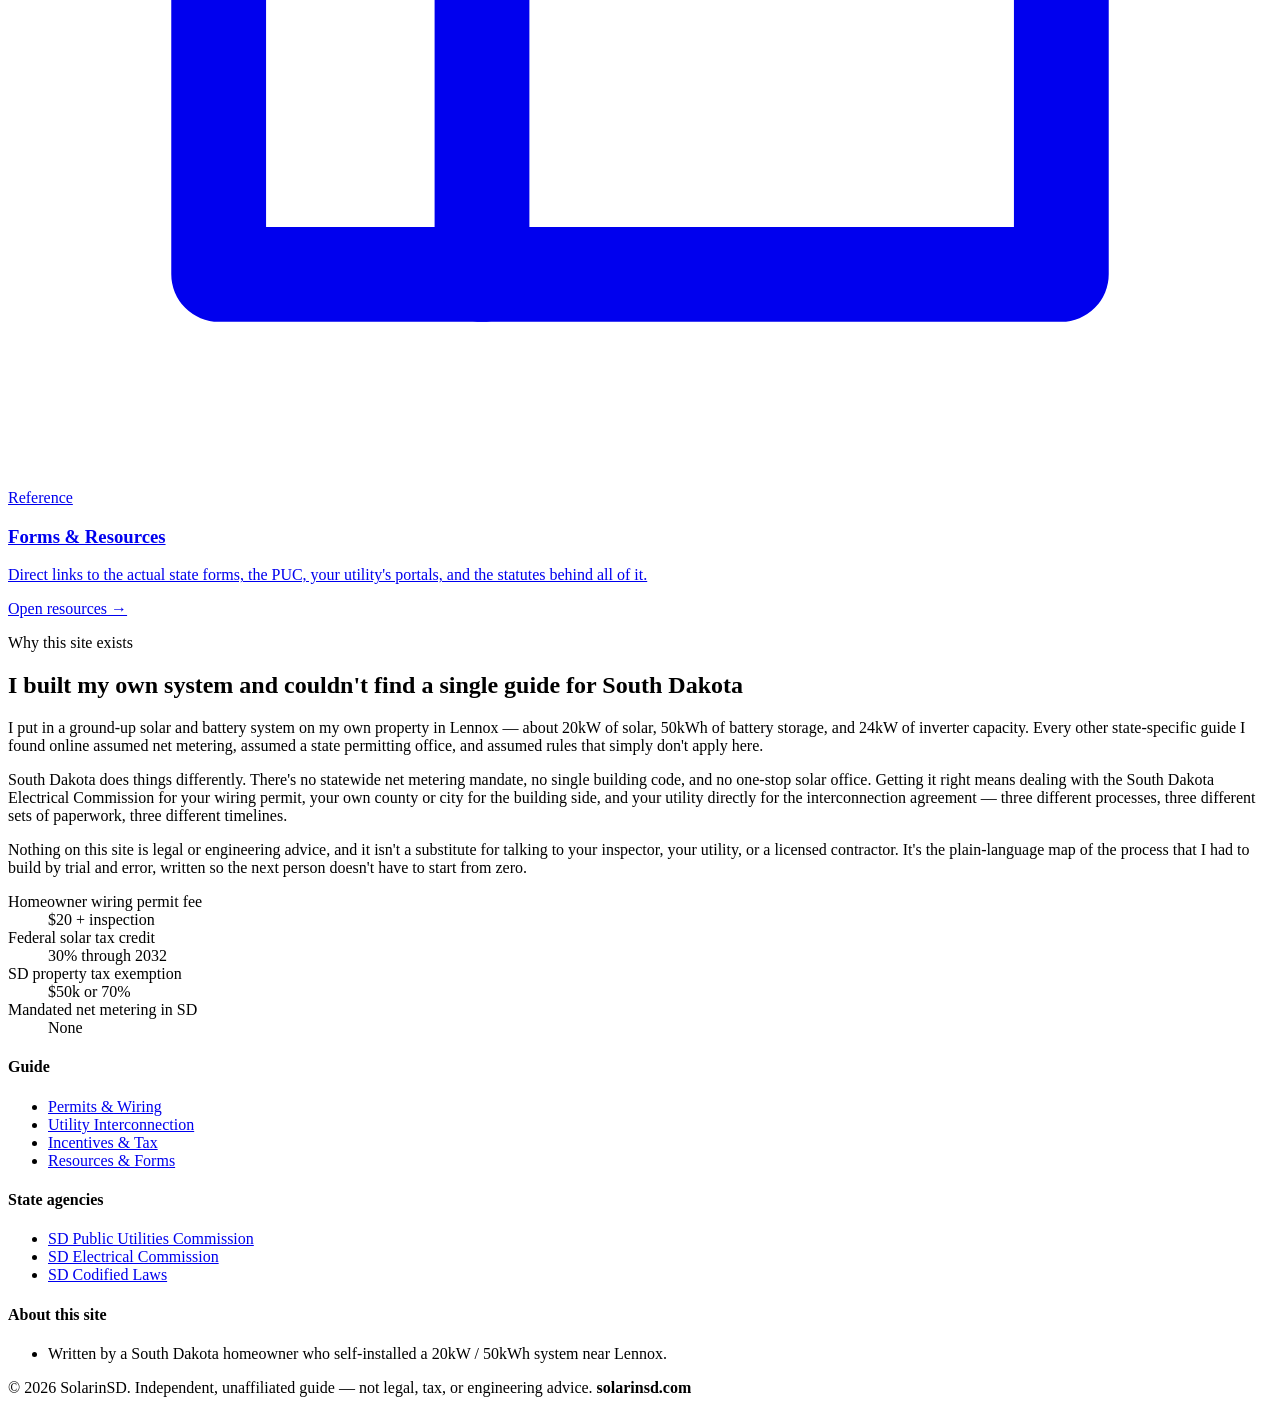
==== commit d87dcec1: "Add files via upload" ====
--- a/index.html
+++ b/index.html
@@ -15,22 +15,115 @@
 <header class="site-header">
   <div class="wrap">
     <a class="brand" href="index.html">
+      <span class="brand-sun" aria-hidden="true"></span>
       <span class="brand-mark">Solar<span class="accent">inSD</span></span>
       <span class="brand-tag">South Dakota home solar guide</span>
     </a>
     <button class="nav-toggle" aria-expanded="false" aria-controls="primary-nav">Menu</button>
     <nav class="main-nav" id="primary-nav" aria-label="Primary">
       <ul>
-        <li><a href="permits.html">Permits &amp; Wiring</a></li>
-        <li><a href="interconnection.html">Interconnection</a></li>
-        <li><a href="incentives.html">Incentives</a></li>
-        <li><a href="resources.html">Resources</a></li>
+        <li><a href="permits.html"><svg viewBox="0 0 24 24" fill="none" stroke="currentColor" stroke-width="1.8" stroke-linecap="round" stroke-linejoin="round"><path d="M6 2h9l5 5v15H6z"/><path d="M15 2v5h5"/><path d="M9 13.5l2 2 4.5-4.5"/></svg>Permits</a></li>
+        <li><a href="interconnection.html"><svg viewBox="0 0 24 24" fill="none" stroke="currentColor" stroke-width="1.8" stroke-linecap="round" stroke-linejoin="round"><path d="M7 3v5"/><path d="M17 3v5"/><path d="M5 8h14v3a7 7 0 0 1-14 0z"/><path d="M12 18v3"/><path d="M9 21h6"/></svg>Interconnection</a></li>
+        <li><a href="incentives.html"><svg viewBox="0 0 24 24" fill="none" stroke="currentColor" stroke-width="1.8" stroke-linecap="round" stroke-linejoin="round"><circle cx="7" cy="7" r="3.2"/><circle cx="17" cy="17" r="3.2"/><path d="M6 18L18 6"/></svg>Incentives</a></li>
+        <li><a href="resources.html"><svg viewBox="0 0 24 24" fill="none" stroke="currentColor" stroke-width="1.8" stroke-linecap="round" stroke-linejoin="round"><path d="M4 4h16v16H4z"/><path d="M4 9h16"/><path d="M9 9v11"/></svg>Resources</a></li>
       </ul>
     </nav>
   </div>
 </header>
 
 <section class="hero">
+    <div class="hero-scene" aria-hidden="true">
+      <svg viewBox="0 0 1200 600" preserveAspectRatio="xMidYMax slice" focusable="false">
+        <defs>
+          <linearGradient id="sky" x1="0" y1="0" x2="0" y2="1">
+            <stop offset="0%" stop-color="#17233a"/>
+            <stop offset="42%" stop-color="#4a3550"/>
+            <stop offset="70%" stop-color="#c1501f"/>
+            <stop offset="100%" stop-color="#f0b054"/>
+          </linearGradient>
+          <radialGradient id="sunGlow" cx="50%" cy="50%" r="50%">
+            <stop offset="0%" stop-color="#ffe3ad" stop-opacity="0.95"/>
+            <stop offset="100%" stop-color="#ffe3ad" stop-opacity="0"/>
+          </radialGradient>
+        </defs>
+
+        <rect width="1200" height="600" fill="url(#sky)"/>
+
+        <!-- clouds -->
+        <g fill="#f2e4c1" opacity="0.14">
+          <ellipse class="cloud" cx="180" cy="120" rx="90" ry="18"/>
+          <ellipse class="cloud" cx="250" cy="105" rx="60" ry="14"/>
+          <ellipse class="cloud cloud2" cx="960" cy="90" rx="110" ry="20"/>
+          <ellipse class="cloud cloud2" cx="1040" cy="75" rx="60" ry="14"/>
+        </g>
+
+        <!-- birds -->
+        <g stroke="#f2e4c1" stroke-width="2.2" fill="none" opacity="0.55" stroke-linecap="round">
+          <path class="bird" d="M120 150 q9 -9 18 0 q9 -9 18 0"/>
+          <path class="bird" d="M760 110 q7 -7 14 0 q7 -7 14 0" style="animation-delay:0.6s"/>
+        </g>
+
+        <!-- distant windmill -->
+        <g opacity="0.4" stroke="#0f1826" stroke-width="2.4" fill="none">
+          <line x1="205" y1="470" x2="205" y2="360"/>
+          <g transform="translate(205,360)">
+            <line x1="0" y1="0" x2="4" y2="-40"/>
+            <line x1="0" y1="0" x2="-34" y2="18"/>
+            <line x1="0" y1="0" x2="30" y2="24"/>
+          </g>
+        </g>
+
+        <!-- grain bin -->
+        <g opacity="0.42" fill="#0f1826">
+          <rect x="1040" y="410" width="52" height="66" rx="2"/>
+          <path d="M1034 410 L1066 382 L1098 410 Z"/>
+        </g>
+
+        <!-- sun -->
+        <circle cx="610" cy="392" r="170" fill="url(#sunGlow)"/>
+        <g class="ray" stroke="#ffd27a" stroke-width="2.5" stroke-linecap="round" opacity="0.7">
+          <line x1="610" y1="248" x2="610" y2="272"/>
+        </g>
+        <g class="ray" stroke="#ffd27a" stroke-width="2.5" stroke-linecap="round" opacity="0.7" transform="rotate(45 610 392)">
+          <line x1="610" y1="248" x2="610" y2="272"/>
+        </g>
+        <g class="ray" stroke="#ffd27a" stroke-width="2.5" stroke-linecap="round" opacity="0.7" transform="rotate(-45 610 392)">
+          <line x1="610" y1="248" x2="610" y2="272"/>
+        </g>
+        <g class="ray" stroke="#ffd27a" stroke-width="2.5" stroke-linecap="round" opacity="0.7" transform="rotate(22 610 392)">
+          <line x1="610" y1="248" x2="610" y2="272"/>
+        </g>
+        <g class="ray" stroke="#ffd27a" stroke-width="2.5" stroke-linecap="round" opacity="0.7" transform="rotate(-22 610 392)">
+          <line x1="610" y1="248" x2="610" y2="272"/>
+        </g>
+        <circle class="sun-body" cx="610" cy="392" r="76" fill="#ffcf7d"/>
+
+        <!-- hill layer far -->
+        <path d="M0 470 Q160 430 340 456 T680 448 T1040 468 T1200 448 L1200 600 L0 600 Z" fill="#241a35" opacity="0.85"/>
+        <!-- hill layer mid -->
+        <path d="M0 505 Q220 465 460 492 T860 486 T1200 502 L1200 600 L0 600 Z" fill="#181229" opacity="0.92"/>
+        <!-- hill layer near -->
+        <path d="M0 540 Q260 500 540 528 T980 520 T1200 536 L1200 600 L0 600 Z" fill="#0f1826"/>
+
+        <!-- solar panel row on the near ridge -->
+        <g stroke="#e8a33d" stroke-width="1.6" fill="#111c30">
+          <g transform="translate(330,516) rotate(-7)"><rect width="50" height="28"/><line x1="0" y1="14" x2="50" y2="14"/><line x1="16" y1="0" x2="16" y2="28"/><line x1="33" y1="0" x2="33" y2="28"/></g>
+          <g transform="translate(395,524) rotate(-7)"><rect width="50" height="28"/><line x1="0" y1="14" x2="50" y2="14"/><line x1="16" y1="0" x2="16" y2="28"/><line x1="33" y1="0" x2="33" y2="28"/></g>
+          <g transform="translate(460,530) rotate(-7)"><rect width="50" height="28"/><line x1="0" y1="14" x2="50" y2="14"/><line x1="16" y1="0" x2="16" y2="28"/><line x1="33" y1="0" x2="33" y2="28"/></g>
+          <g transform="translate(525,535) rotate(-7)"><rect width="50" height="28"/><line x1="0" y1="14" x2="50" y2="14"/><line x1="16" y1="0" x2="16" y2="28"/><line x1="33" y1="0" x2="33" y2="28"/></g>
+          <g transform="translate(590,538) rotate(-7)"><rect width="50" height="28"/><line x1="0" y1="14" x2="50" y2="14"/><line x1="16" y1="0" x2="16" y2="28"/><line x1="33" y1="0" x2="33" y2="28"/></g>
+          <g transform="translate(655,540) rotate(-7)"><rect width="50" height="28"/><line x1="0" y1="14" x2="50" y2="14"/><line x1="16" y1="0" x2="16" y2="28"/><line x1="33" y1="0" x2="33" y2="28"/></g>
+        </g>
+
+        <!-- small farmhouse silhouette catching the export -->
+        <g transform="translate(870,494)" fill="#0f1826" opacity="0.85">
+          <rect x="-16" y="10" width="34" height="22"/>
+          <path d="M-20 10 L1 -10 L22 10 Z"/>
+        </g>
+        <path id="flow-path" d="M660 538 C 740 520, 800 505, 866 500" fill="none" stroke="#f2e4c1" stroke-opacity="0.3" stroke-width="1.6" stroke-dasharray="2 7"/>
+        <circle class="flow-dot" r="4" fill="#e8a33d" style="offset-path: path('M660 538 C 740 520, 800 505, 866 500');"/>
+      </svg>
+    </div>
   <div class="wrap">
     <div class="hero-copy">
       <p class="eyebrow">Built from one homeowner's own install</p>
@@ -56,43 +149,6 @@
         </div>
       </div>
     </div>
-
-    <svg class="hero-illustration" viewBox="0 0 1120 160" preserveAspectRatio="none" aria-hidden="true" focusable="false">
-      <!-- prairie rows -->
-      <g stroke="#f2e4c1" stroke-opacity="0.14" stroke-width="1">
-        <path d="M0 150 Q 280 130 560 150 T 1120 150" fill="none"/>
-        <path d="M0 138 Q 280 118 560 138 T 1120 138" fill="none"/>
-        <path d="M0 126 Q 280 106 560 126 T 1120 126" fill="none"/>
-      </g>
-      <!-- sun -->
-      <g transform="translate(560,150)">
-        <circle class="sun-body" r="34" fill="#e8a33d"/>
-        <g class="ray" stroke="#e8a33d" stroke-width="2" stroke-linecap="round">
-          <line x1="0" y1="-70" x2="0" y2="-54"/>
-        </g>
-        <g class="ray" stroke="#e8a33d" stroke-width="2" stroke-linecap="round" transform="rotate(35)">
-          <line x1="0" y1="-70" x2="0" y2="-54"/>
-        </g>
-        <g class="ray" stroke="#e8a33d" stroke-width="2" stroke-linecap="round" transform="rotate(-35)">
-          <line x1="0" y1="-70" x2="0" y2="-54"/>
-        </g>
-        <g class="ray" stroke="#e8a33d" stroke-width="2" stroke-linecap="round" transform="rotate(60)">
-          <line x1="0" y1="-70" x2="0" y2="-54"/>
-        </g>
-        <g class="ray" stroke="#e8a33d" stroke-width="2" stroke-linecap="round" transform="rotate(-60)">
-          <line x1="0" y1="-70" x2="0" y2="-54"/>
-        </g>
-      </g>
-      <!-- power flow path from sun to a small home icon -->
-      <path id="flow-path" d="M560 150 C 700 150, 760 120, 860 118" fill="none" stroke="#f2e4c1" stroke-opacity="0.25" stroke-width="1.5" stroke-dasharray="2 6"/>
-      <circle class="flow-dot" r="3.5" fill="#e8a33d" style="offset-path: path('M560 150 C 700 150, 760 120, 860 118');"/>
-      <!-- small home / panel glyph -->
-      <g transform="translate(860,100)" fill="none" stroke="#f2e4c1" stroke-opacity="0.5" stroke-width="1.5">
-        <rect x="-14" y="6" width="28" height="18"/>
-        <path d="M-17 6 L0 -8 L17 6"/>
-        <rect x="-6" y="12" width="6" height="12"/>
-      </g>
-    </svg>
   </div>
 </section>
 
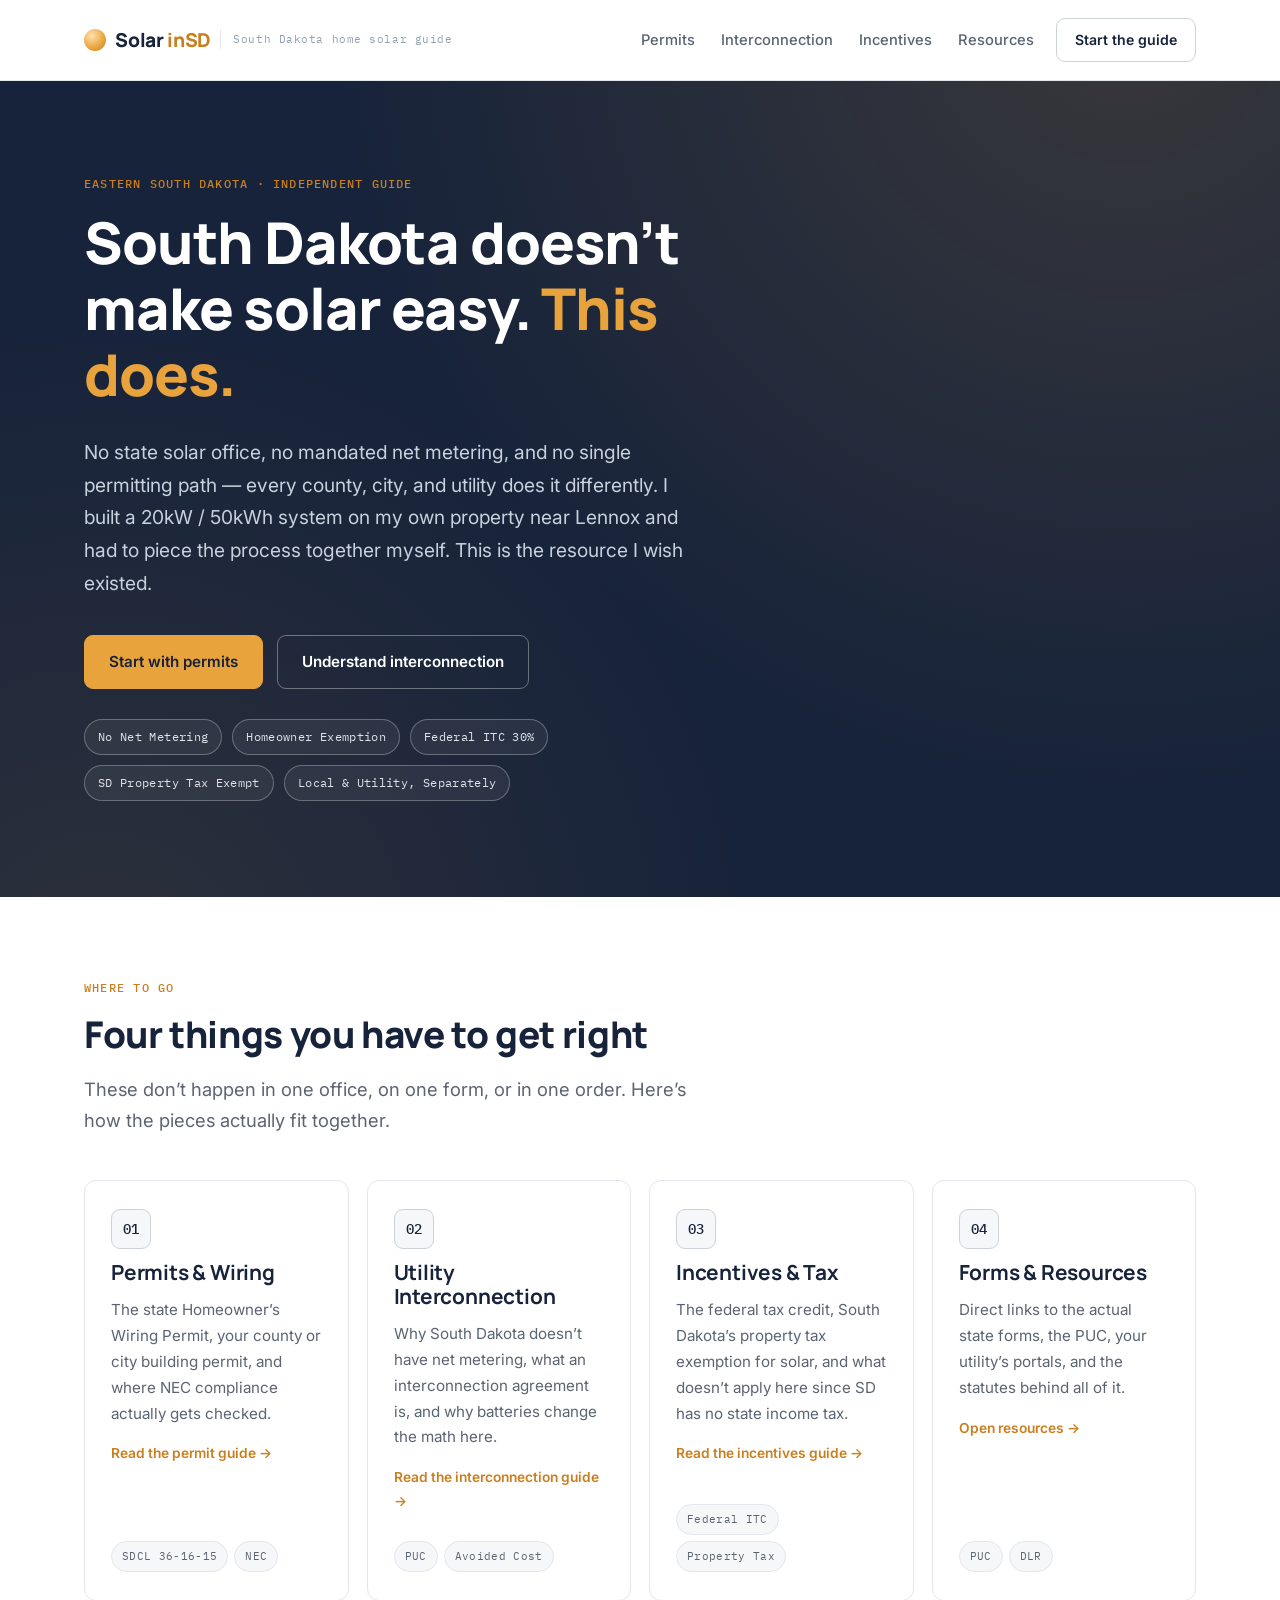
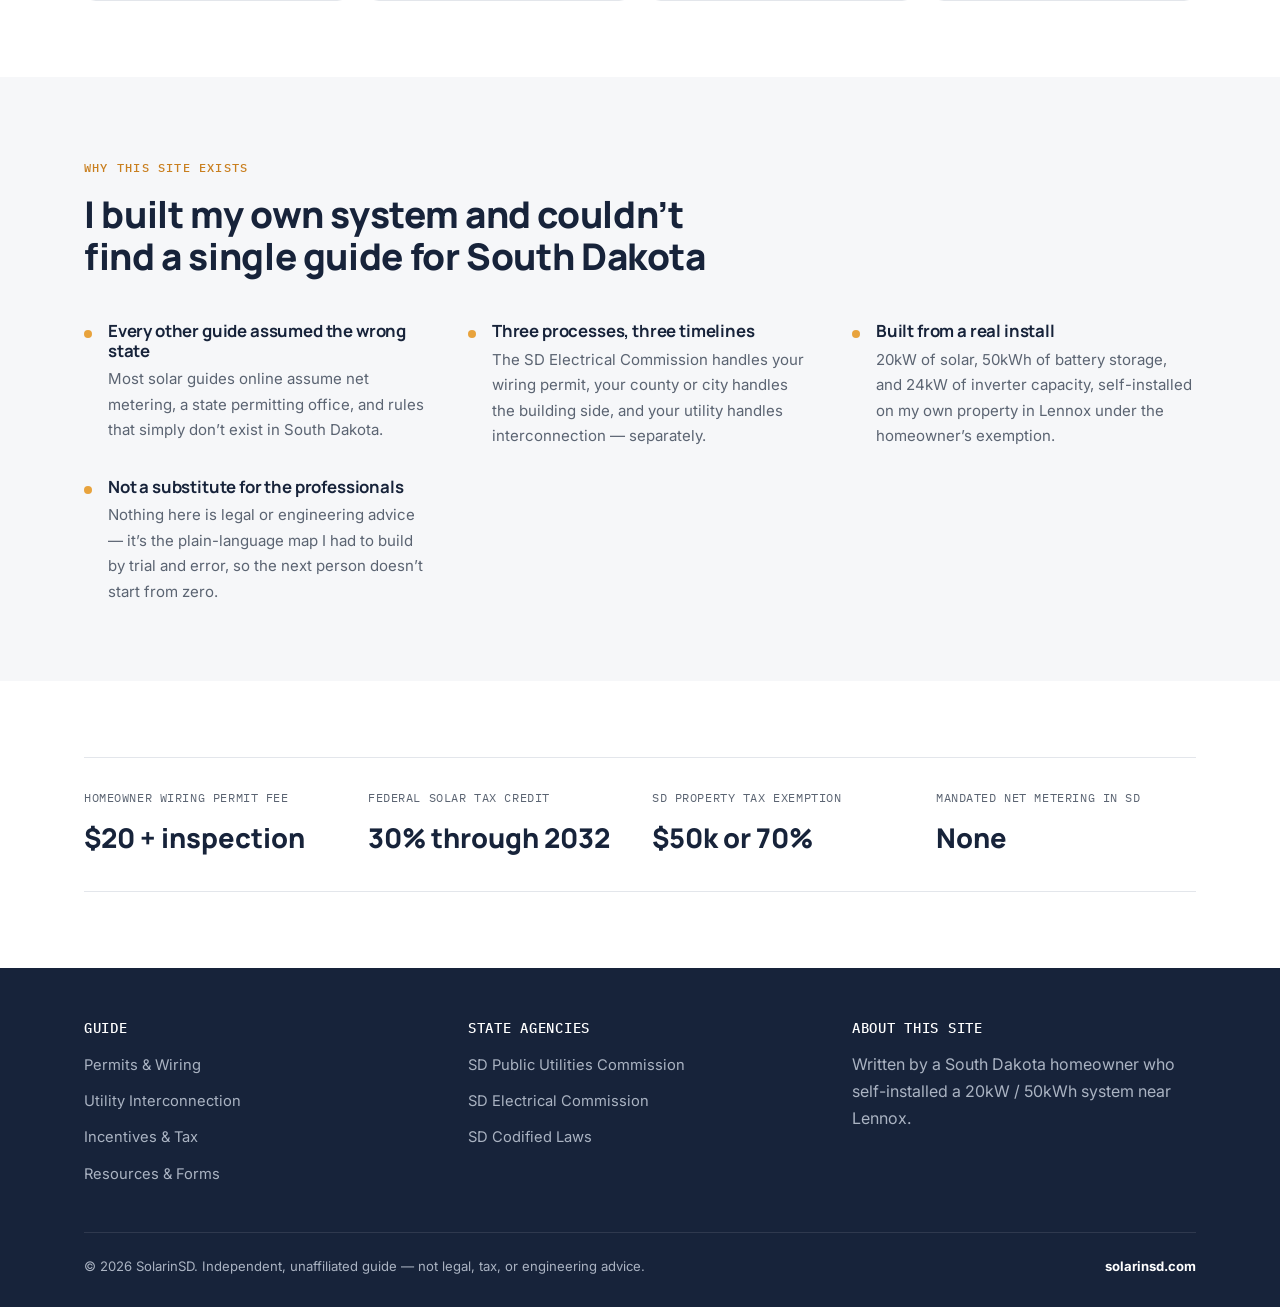
==== commit a8c814af: "Add files via upload" ====
--- a/index.html
+++ b/index.html
@@ -7,7 +7,7 @@
 <meta name="description" content="A plain-language guide to permitting, utility interconnection, and incentives for home solar in South Dakota — written by someone who built his own system and had to figure it all out.">
 <link rel="preconnect" href="https://fonts.googleapis.com">
 <link rel="preconnect" href="https://fonts.gstatic.com" crossorigin>
-<link href="https://fonts.googleapis.com/css2?family=Big+Shoulders:wght@600;700;800&family=Source+Serif+4:ital,opsz,wght@0,8..60,400;0,8..60,600;1,8..60,400&family=IBM+Plex+Mono:wght@400;500&display=swap" rel="stylesheet">
+<link href="https://fonts.googleapis.com/css2?family=Manrope:wght@700;800&family=Inter:wght@400;500;600&family=IBM+Plex+Mono:wght@400;500&display=swap" rel="stylesheet">
 <link rel="stylesheet" href="css/style.css">
 </head>
 <body>
@@ -20,184 +20,97 @@
       <span class="brand-tag">South Dakota home solar guide</span>
     </a>
     <button class="nav-toggle" aria-expanded="false" aria-controls="primary-nav">Menu</button>
-    <nav class="main-nav" id="primary-nav" aria-label="Primary">
-      <ul>
-        <li><a href="permits.html"><svg viewBox="0 0 24 24" fill="none" stroke="currentColor" stroke-width="1.8" stroke-linecap="round" stroke-linejoin="round"><path d="M6 2h9l5 5v15H6z"/><path d="M15 2v5h5"/><path d="M9 13.5l2 2 4.5-4.5"/></svg>Permits</a></li>
-        <li><a href="interconnection.html"><svg viewBox="0 0 24 24" fill="none" stroke="currentColor" stroke-width="1.8" stroke-linecap="round" stroke-linejoin="round"><path d="M7 3v5"/><path d="M17 3v5"/><path d="M5 8h14v3a7 7 0 0 1-14 0z"/><path d="M12 18v3"/><path d="M9 21h6"/></svg>Interconnection</a></li>
-        <li><a href="incentives.html"><svg viewBox="0 0 24 24" fill="none" stroke="currentColor" stroke-width="1.8" stroke-linecap="round" stroke-linejoin="round"><circle cx="7" cy="7" r="3.2"/><circle cx="17" cy="17" r="3.2"/><path d="M6 18L18 6"/></svg>Incentives</a></li>
-        <li><a href="resources.html"><svg viewBox="0 0 24 24" fill="none" stroke="currentColor" stroke-width="1.8" stroke-linecap="round" stroke-linejoin="round"><path d="M4 4h16v16H4z"/><path d="M4 9h16"/><path d="M9 9v11"/></svg>Resources</a></li>
-      </ul>
-    </nav>
+    <div class="header-actions">
+      <nav class="main-nav" id="primary-nav" aria-label="Primary">
+        <ul>
+          <li><a href="permits.html">Permits</a></li>
+          <li><a href="interconnection.html">Interconnection</a></li>
+          <li><a href="incentives.html">Incentives</a></li>
+          <li><a href="resources.html">Resources</a></li>
+        </ul>
+      </nav>
+      <a class="btn btn-ghost header-cta" href="permits.html">Start the guide</a>
+    </div>
   </div>
 </header>
 
 <section class="hero">
-    <div class="hero-scene" aria-hidden="true">
-      <svg viewBox="0 0 1200 600" preserveAspectRatio="xMidYMax slice" focusable="false">
-        <defs>
-          <linearGradient id="sky" x1="0" y1="0" x2="0" y2="1">
-            <stop offset="0%" stop-color="#17233a"/>
-            <stop offset="42%" stop-color="#4a3550"/>
-            <stop offset="70%" stop-color="#c1501f"/>
-            <stop offset="100%" stop-color="#f0b054"/>
-          </linearGradient>
-          <radialGradient id="sunGlow" cx="50%" cy="50%" r="50%">
-            <stop offset="0%" stop-color="#ffe3ad" stop-opacity="0.95"/>
-            <stop offset="100%" stop-color="#ffe3ad" stop-opacity="0"/>
-          </radialGradient>
-        </defs>
-
-        <rect width="1200" height="600" fill="url(#sky)"/>
-
-        <!-- clouds -->
-        <g fill="#f2e4c1" opacity="0.14">
-          <ellipse class="cloud" cx="180" cy="120" rx="90" ry="18"/>
-          <ellipse class="cloud" cx="250" cy="105" rx="60" ry="14"/>
-          <ellipse class="cloud cloud2" cx="960" cy="90" rx="110" ry="20"/>
-          <ellipse class="cloud cloud2" cx="1040" cy="75" rx="60" ry="14"/>
-        </g>
-
-        <!-- birds -->
-        <g stroke="#f2e4c1" stroke-width="2.2" fill="none" opacity="0.55" stroke-linecap="round">
-          <path class="bird" d="M120 150 q9 -9 18 0 q9 -9 18 0"/>
-          <path class="bird" d="M760 110 q7 -7 14 0 q7 -7 14 0" style="animation-delay:0.6s"/>
-        </g>
-
-        <!-- distant windmill -->
-        <g opacity="0.4" stroke="#0f1826" stroke-width="2.4" fill="none">
-          <line x1="205" y1="470" x2="205" y2="360"/>
-          <g transform="translate(205,360)">
-            <line x1="0" y1="0" x2="4" y2="-40"/>
-            <line x1="0" y1="0" x2="-34" y2="18"/>
-            <line x1="0" y1="0" x2="30" y2="24"/>
-          </g>
-        </g>
-
-        <!-- grain bin -->
-        <g opacity="0.42" fill="#0f1826">
-          <rect x="1040" y="410" width="52" height="66" rx="2"/>
-          <path d="M1034 410 L1066 382 L1098 410 Z"/>
-        </g>
-
-        <!-- sun -->
-        <circle cx="610" cy="392" r="170" fill="url(#sunGlow)"/>
-        <g class="ray" stroke="#ffd27a" stroke-width="2.5" stroke-linecap="round" opacity="0.7">
-          <line x1="610" y1="248" x2="610" y2="272"/>
-        </g>
-        <g class="ray" stroke="#ffd27a" stroke-width="2.5" stroke-linecap="round" opacity="0.7" transform="rotate(45 610 392)">
-          <line x1="610" y1="248" x2="610" y2="272"/>
-        </g>
-        <g class="ray" stroke="#ffd27a" stroke-width="2.5" stroke-linecap="round" opacity="0.7" transform="rotate(-45 610 392)">
-          <line x1="610" y1="248" x2="610" y2="272"/>
-        </g>
-        <g class="ray" stroke="#ffd27a" stroke-width="2.5" stroke-linecap="round" opacity="0.7" transform="rotate(22 610 392)">
-          <line x1="610" y1="248" x2="610" y2="272"/>
-        </g>
-        <g class="ray" stroke="#ffd27a" stroke-width="2.5" stroke-linecap="round" opacity="0.7" transform="rotate(-22 610 392)">
-          <line x1="610" y1="248" x2="610" y2="272"/>
-        </g>
-        <circle class="sun-body" cx="610" cy="392" r="76" fill="#ffcf7d"/>
-
-        <!-- hill layer far -->
-        <path d="M0 470 Q160 430 340 456 T680 448 T1040 468 T1200 448 L1200 600 L0 600 Z" fill="#241a35" opacity="0.85"/>
-        <!-- hill layer mid -->
-        <path d="M0 505 Q220 465 460 492 T860 486 T1200 502 L1200 600 L0 600 Z" fill="#181229" opacity="0.92"/>
-        <!-- hill layer near -->
-        <path d="M0 540 Q260 500 540 528 T980 520 T1200 536 L1200 600 L0 600 Z" fill="#0f1826"/>
-
-        <!-- solar panel row on the near ridge -->
-        <g stroke="#e8a33d" stroke-width="1.6" fill="#111c30">
-          <g transform="translate(330,516) rotate(-7)"><rect width="50" height="28"/><line x1="0" y1="14" x2="50" y2="14"/><line x1="16" y1="0" x2="16" y2="28"/><line x1="33" y1="0" x2="33" y2="28"/></g>
-          <g transform="translate(395,524) rotate(-7)"><rect width="50" height="28"/><line x1="0" y1="14" x2="50" y2="14"/><line x1="16" y1="0" x2="16" y2="28"/><line x1="33" y1="0" x2="33" y2="28"/></g>
-          <g transform="translate(460,530) rotate(-7)"><rect width="50" height="28"/><line x1="0" y1="14" x2="50" y2="14"/><line x1="16" y1="0" x2="16" y2="28"/><line x1="33" y1="0" x2="33" y2="28"/></g>
-          <g transform="translate(525,535) rotate(-7)"><rect width="50" height="28"/><line x1="0" y1="14" x2="50" y2="14"/><line x1="16" y1="0" x2="16" y2="28"/><line x1="33" y1="0" x2="33" y2="28"/></g>
-          <g transform="translate(590,538) rotate(-7)"><rect width="50" height="28"/><line x1="0" y1="14" x2="50" y2="14"/><line x1="16" y1="0" x2="16" y2="28"/><line x1="33" y1="0" x2="33" y2="28"/></g>
-          <g transform="translate(655,540) rotate(-7)"><rect width="50" height="28"/><line x1="0" y1="14" x2="50" y2="14"/><line x1="16" y1="0" x2="16" y2="28"/><line x1="33" y1="0" x2="33" y2="28"/></g>
-        </g>
-
-        <!-- small farmhouse silhouette catching the export -->
-        <g transform="translate(870,494)" fill="#0f1826" opacity="0.85">
-          <rect x="-16" y="10" width="34" height="22"/>
-          <path d="M-20 10 L1 -10 L22 10 Z"/>
-        </g>
-        <path id="flow-path" d="M660 538 C 740 520, 800 505, 866 500" fill="none" stroke="#f2e4c1" stroke-opacity="0.3" stroke-width="1.6" stroke-dasharray="2 7"/>
-        <circle class="flow-dot" r="4" fill="#e8a33d" style="offset-path: path('M660 538 C 740 520, 800 505, 866 500');"/>
-      </svg>
-    </div>
   <div class="wrap">
     <div class="hero-copy">
-      <p class="eyebrow">Built from one homeowner's own install</p>
-      <h1>South Dakota doesn't<br>make solar easy.<br><span class="accent">This does.</span></h1>
-      <p class="hero-lede">South Dakota has no state solar office, no mandated net metering, and no single permitting path — every county, city, and utility does it differently. I built a 20kW / 50kWh system on my own property near Lennox and had to piece the process together myself. This is the resource I wish existed.</p>
+      <p class="eyebrow">Eastern South Dakota &middot; Independent guide</p>
+      <h1>South Dakota doesn&rsquo;t make solar easy. <span class="accent">This does.</span></h1>
+      <p class="hero-lede">No state solar office, no mandated net metering, and no single permitting path &mdash; every county, city, and utility does it differently. I built a 20kW / 50kWh system on my own property near Lennox and had to piece the process together myself. This is the resource I wish existed.</p>
       <div class="btn-row">
         <a class="btn" href="permits.html">Start with permits</a>
         <a class="btn btn-outline" href="interconnection.html">Understand interconnection</a>
       </div>
-
-      <div class="hero-facts" data-reveal-group>
-        <div class="hero-fact" data-reveal>
-          <span class="num">01 / NO NET METERING</span>
-          <p>SD is one of three states with no mandated net metering. What you get paid for excess power is up to your utility, not a state formula.</p>
-        </div>
-        <div class="hero-fact" data-reveal>
-          <span class="num">02 / HOMEOWNER EXEMPTION</span>
-          <p>SD law lets you pull your own electrical wiring permit and do the work yourself, if you own and live on the property.</p>
-        </div>
-        <div class="hero-fact" data-reveal>
-          <span class="num">03 / LOCAL + UTILITY, SEPARATELY</span>
-          <p>Your county or city permit and your utility's interconnection agreement are two entirely separate processes, on separate timelines.</p>
-        </div>
-      </div>
-    </div>
-  </div>
-</section>
-
-<div class="horizon"></div>
+      <div class="pill-row" data-reveal-group>
+        <span class="pill" data-reveal>No Net Metering</span>
+        <span class="pill" data-reveal>Homeowner Exemption</span>
+        <span class="pill" data-reveal>Federal ITC 30%</span>
+        <span class="pill" data-reveal>SD Property Tax Exempt</span>
+        <span class="pill" data-reveal>Local &amp; Utility, Separately</span>
+      </div>
+    </div>
+  </div>
+</section>
 
 <section>
   <div class="wrap">
     <div class="section-head" data-reveal>
       <p class="eyebrow">Where to go</p>
       <h2>Four things you have to get right</h2>
-      <p class="lede">These don't happen in one office, on one form, or in one order. Here's how the pieces actually fit together.</p>
+      <p class="lede">These don&rsquo;t happen in one office, on one form, or in one order. Here&rsquo;s how the pieces actually fit together.</p>
     </div>
 
     <div class="card-grid" data-reveal-group>
       <a class="card" href="permits.html" data-reveal>
-        <span class="card-icon" aria-hidden="true">
-          <svg viewBox="0 0 24 24" fill="none" stroke="currentColor" stroke-width="1.8" stroke-linecap="round" stroke-linejoin="round"><path d="M6 2h9l5 5v15H6z"/><path d="M15 2v5h5"/><path d="M9 13.5l2 2 4.5-4.5"/></svg>
-        </span>
-        <span class="tag">Step 1</span>
+        <div class="card-top">
+          <span class="num-badge">01</span>
+        </div>
         <h3>Permits &amp; Wiring</h3>
-        <p>The state Homeowner's Wiring Permit, your county or city building permit, and where NEC compliance actually gets checked.</p>
-        <span class="go">Read the permit guide →</span>
+        <p>The state Homeowner&rsquo;s Wiring Permit, your county or city building permit, and where NEC compliance actually gets checked.</p>
+        <span class="go">Read the permit guide &rarr;</span>
+        <div class="tag-row">
+          <span class="pill">SDCL 36-16-15</span>
+          <span class="pill">NEC</span>
+        </div>
       </a>
       <a class="card" href="interconnection.html" data-reveal>
-        <span class="card-icon" aria-hidden="true">
-          <svg viewBox="0 0 24 24" fill="none" stroke="currentColor" stroke-width="1.8" stroke-linecap="round" stroke-linejoin="round"><path d="M7 3v5"/><path d="M17 3v5"/><path d="M5 8h14v3a7 7 0 0 1-14 0z"/><path d="M12 18v3"/><path d="M9 21h6"/></svg>
-        </span>
-        <span class="tag">Step 2</span>
+        <div class="card-top">
+          <span class="num-badge">02</span>
+        </div>
         <h3>Utility Interconnection</h3>
-        <p>Why South Dakota doesn't have net metering, what an interconnection agreement is, and why batteries change the math here.</p>
-        <span class="go">Read the interconnection guide →</span>
+        <p>Why South Dakota doesn&rsquo;t have net metering, what an interconnection agreement is, and why batteries change the math here.</p>
+        <span class="go">Read the interconnection guide &rarr;</span>
+        <div class="tag-row">
+          <span class="pill">PUC</span>
+          <span class="pill">Avoided Cost</span>
+        </div>
       </a>
       <a class="card" href="incentives.html" data-reveal>
-        <span class="card-icon" aria-hidden="true">
-          <svg viewBox="0 0 24 24" fill="none" stroke="currentColor" stroke-width="1.8" stroke-linecap="round" stroke-linejoin="round"><circle cx="7" cy="7" r="3.2"/><circle cx="17" cy="17" r="3.2"/><path d="M6 18L18 6"/></svg>
-        </span>
-        <span class="tag">Step 3</span>
+        <div class="card-top">
+          <span class="num-badge">03</span>
+        </div>
         <h3>Incentives &amp; Tax</h3>
-        <p>The federal tax credit, South Dakota's property tax exemption for solar, and what doesn't apply here since SD has no state income tax.</p>
-        <span class="go">Read the incentives guide →</span>
+        <p>The federal tax credit, South Dakota&rsquo;s property tax exemption for solar, and what doesn&rsquo;t apply here since SD has no state income tax.</p>
+        <span class="go">Read the incentives guide &rarr;</span>
+        <div class="tag-row">
+          <span class="pill">Federal ITC</span>
+          <span class="pill">Property Tax</span>
+        </div>
       </a>
       <a class="card" href="resources.html" data-reveal>
-        <span class="card-icon" aria-hidden="true">
-          <svg viewBox="0 0 24 24" fill="none" stroke="currentColor" stroke-width="1.8" stroke-linecap="round" stroke-linejoin="round"><path d="M4 4h16v16H4z"/><path d="M4 9h16"/><path d="M9 9v11"/></svg>
-        </span>
-        <span class="tag">Reference</span>
+        <div class="card-top">
+          <span class="num-badge">04</span>
+        </div>
         <h3>Forms &amp; Resources</h3>
-        <p>Direct links to the actual state forms, the PUC, your utility's portals, and the statutes behind all of it.</p>
-        <span class="go">Open resources →</span>
+        <p>Direct links to the actual state forms, the PUC, your utility&rsquo;s portals, and the statutes behind all of it.</p>
+        <span class="go">Open resources &rarr;</span>
+        <div class="tag-row">
+          <span class="pill">PUC</span>
+          <span class="pill">DLR</span>
+        </div>
       </a>
     </div>
   </div>
@@ -207,17 +120,41 @@
   <div class="wrap">
     <div class="section-head" data-reveal>
       <p class="eyebrow">Why this site exists</p>
-      <h2>I built my own system and couldn't find a single guide for South Dakota</h2>
-    </div>
-    <div class="prose" data-reveal>
-      <p>I put in a ground-up solar and battery system on my own property in Lennox — about 20kW of solar, 50kWh of battery storage, and 24kW of inverter capacity. Every other state-specific guide I found online assumed net metering, assumed a state permitting office, and assumed rules that simply don't apply here.</p>
-      <p>South Dakota does things differently. There's no statewide net metering mandate, no single building code, and no one-stop solar office. Getting it right means dealing with the South Dakota Electrical Commission for your wiring permit, your own county or city for the building side, and your utility directly for the interconnection agreement — three different processes, three different sets of paperwork, three different timelines.</p>
-      <p>Nothing on this site is legal or engineering advice, and it isn't a substitute for talking to your inspector, your utility, or a licensed contractor. It's the plain-language map of the process that I had to build by trial and error, written so the next person doesn't have to start from zero.</p>
-    </div>
-  </div>
-</section>
-
-<div class="horizon"></div>
+      <h2>I built my own system and couldn&rsquo;t find a single guide for South Dakota</h2>
+    </div>
+
+    <ul class="reason-list" data-reveal-group>
+      <li class="reason-item" data-reveal>
+        <span class="mark" aria-hidden="true"></span>
+        <div>
+          <h3>Every other guide assumed the wrong state</h3>
+          <p>Most solar guides online assume net metering, a state permitting office, and rules that simply don&rsquo;t exist in South Dakota.</p>
+        </div>
+      </li>
+      <li class="reason-item" data-reveal>
+        <span class="mark" aria-hidden="true"></span>
+        <div>
+          <h3>Three processes, three timelines</h3>
+          <p>The SD Electrical Commission handles your wiring permit, your county or city handles the building side, and your utility handles interconnection &mdash; separately.</p>
+        </div>
+      </li>
+      <li class="reason-item" data-reveal>
+        <span class="mark" aria-hidden="true"></span>
+        <div>
+          <h3>Built from a real install</h3>
+          <p>20kW of solar, 50kWh of battery storage, and 24kW of inverter capacity, self-installed on my own property in Lennox under the homeowner&rsquo;s exemption.</p>
+        </div>
+      </li>
+      <li class="reason-item" data-reveal>
+        <span class="mark" aria-hidden="true"></span>
+        <div>
+          <h3>Not a substitute for the professionals</h3>
+          <p>Nothing here is legal or engineering advice &mdash; it&rsquo;s the plain-language map I had to build by trial and error, so the next person doesn&rsquo;t start from zero.</p>
+        </div>
+      </li>
+    </ul>
+  </div>
+</section>
 
 <section>
   <div class="wrap">
@@ -272,7 +209,7 @@
       </div>
     </div>
     <div class="footer-note">
-      <span>&copy; 2026 SolarinSD. Independent, unaffiliated guide — not legal, tax, or engineering advice.</span>
+      <span>&copy; 2026 SolarinSD. Independent, unaffiliated guide &mdash; not legal, tax, or engineering advice.</span>
       <span><strong>solarinsd.com</strong></span>
     </div>
   </div>
--- a/css/style.css
+++ b/css/style.css
@@ -0,0 +1,627 @@
+/* ============================================================
+   Solar in SD — design tokens
+   Clean, minimal, corporate register (matches dakotaridgetechnology.com):
+   numbered cards, tag pills, plain nav, restrained color, lots of white space.
+   Display/body: Manrope + Inter. Mono: IBM Plex Mono for labels/tags.
+   ============================================================ */
+
+:root {
+  --navy: #17233a;
+  --navy-deep: #101a2c;
+  --bg: #ffffff;
+  --bg-alt: #f6f7f9;
+  --line: #e3e6eb;
+  --line-strong: #cdd2da;
+  --amber: #e8a33d;
+  --amber-deep: #c97f1f;
+  --rust: #c1501f;
+  --ink: #1b2430;
+  --steel: #5b6472;
+  --steel-light: #93a0b0;
+
+  --font-display: "Manrope", "Inter", sans-serif;
+  --font-body: "Inter", sans-serif;
+  --font-mono: "IBM Plex Mono", ui-monospace, Menlo, monospace;
+
+  --max: 1160px;
+  --radius: 12px;
+}
+
+* { box-sizing: border-box; }
+html { scroll-behavior: smooth; }
+
+body {
+  margin: 0;
+  background: var(--bg);
+  color: var(--ink);
+  font-family: var(--font-body);
+  font-size: 1rem;
+  line-height: 1.7;
+  -webkit-font-smoothing: antialiased;
+}
+
+@media (prefers-reduced-motion: reduce) {
+  html { scroll-behavior: auto; }
+  * { animation-duration: 0.01ms !important; transition-duration: 0.01ms !important; }
+}
+
+a { color: var(--navy); }
+a:hover { color: var(--amber-deep); }
+
+:focus-visible {
+  outline: 3px solid var(--amber);
+  outline-offset: 2px;
+}
+
+img, svg { max-width: 100%; display: block; }
+
+.wrap {
+  max-width: var(--max);
+  margin: 0 auto;
+  padding: 0 24px;
+}
+
+h1, h2, h3, h4 {
+  font-family: var(--font-display);
+  font-weight: 800;
+  line-height: 1.15;
+  letter-spacing: -0.01em;
+  margin: 0 0 0.5em;
+  color: var(--navy);
+}
+
+h1 { font-size: clamp(2.4rem, 5vw, 3.6rem); letter-spacing: -0.02em; }
+h2 { font-size: clamp(1.7rem, 3.2vw, 2.3rem); }
+h3 { font-size: clamp(1.1rem, 2vw, 1.3rem); font-weight: 700; }
+
+p { margin: 0 0 1.1em; }
+p:last-child { margin-bottom: 0; }
+
+.eyebrow {
+  font-family: var(--font-mono);
+  font-size: 0.76rem;
+  letter-spacing: 0.1em;
+  text-transform: uppercase;
+  color: var(--amber-deep);
+  font-weight: 500;
+  display: inline-block;
+  margin-bottom: 14px;
+}
+
+.lede {
+  font-size: 1.15rem;
+  color: var(--steel);
+  max-width: 62ch;
+}
+
+/* ---------------- Pill tags & badges ---------------- */
+
+.pill {
+  display: inline-flex;
+  align-items: center;
+  gap: 6px;
+  font-family: var(--font-mono);
+  font-size: 0.74rem;
+  letter-spacing: 0.03em;
+  padding: 7px 13px;
+  border-radius: 999px;
+  border: 1px solid var(--line-strong);
+  background: var(--bg);
+  color: var(--steel);
+}
+
+.pill-row {
+  display: flex;
+  flex-wrap: wrap;
+  gap: 10px;
+  margin-top: 30px;
+}
+.pill-row .pill {
+  border-color: rgba(255,255,255,0.28);
+  background: rgba(255,255,255,0.06);
+  color: #dfe4ea;
+}
+
+.tag-row {
+  display: flex;
+  flex-wrap: wrap;
+  gap: 6px;
+  margin-top: auto;
+  padding-top: 16px;
+}
+.tag-row .pill {
+  font-size: 0.7rem;
+  padding: 5px 10px;
+  background: var(--bg-alt);
+  border-color: var(--line);
+}
+
+.num-badge {
+  width: 40px;
+  height: 40px;
+  border-radius: 9px;
+  border: 1px solid var(--line-strong);
+  background: var(--bg-alt);
+  color: var(--navy);
+  font-family: var(--font-mono);
+  font-weight: 500;
+  font-size: 0.85rem;
+  display: flex;
+  align-items: center;
+  justify-content: center;
+  flex: none;
+}
+
+/* ---------------- Scroll reveal ---------------- */
+
+[data-reveal] {
+  opacity: 0;
+  transform: translateY(16px);
+  transition: opacity 0.5s ease, transform 0.5s ease;
+}
+[data-reveal].is-visible { opacity: 1; transform: translateY(0); }
+[data-reveal-group] > * { transition-delay: calc(var(--i, 0) * 70ms); }
+
+@media (prefers-reduced-motion: reduce) {
+  [data-reveal] { opacity: 1; transform: none; transition: none; }
+}
+
+/* ---------------- Header ---------------- */
+
+.site-header {
+  background: var(--bg);
+  border-bottom: 1px solid var(--line);
+  position: sticky;
+  top: 0;
+  z-index: 100;
+  transition: box-shadow 0.2s ease;
+}
+.site-header.is-scrolled { box-shadow: 0 1px 0 var(--line), 0 8px 24px -18px rgba(23,35,58,0.25); }
+
+.site-header .wrap {
+  display: flex;
+  align-items: center;
+  justify-content: space-between;
+  padding-top: 18px;
+  padding-bottom: 18px;
+  gap: 16px;
+}
+
+.brand {
+  display: flex;
+  align-items: center;
+  gap: 9px;
+  text-decoration: none;
+  color: var(--navy);
+}
+
+.brand-sun {
+  width: 22px;
+  height: 22px;
+  border-radius: 50%;
+  background: radial-gradient(circle at 35% 30%, #ffe3ad, var(--amber) 60%, var(--amber-deep) 100%);
+  flex: none;
+}
+
+.brand-mark {
+  font-family: var(--font-display);
+  font-weight: 800;
+  font-size: 1.2rem;
+  letter-spacing: -0.01em;
+  display: flex;
+  gap: 3px;
+  color: var(--navy);
+}
+.brand-mark .accent { color: var(--amber-deep); }
+
+.brand-tag {
+  font-family: var(--font-mono);
+  font-size: 0.7rem;
+  letter-spacing: 0.05em;
+  color: var(--steel-light);
+  display: none;
+  padding-left: 12px;
+  border-left: 1px solid var(--line);
+}
+@media (min-width: 780px) { .brand-tag { display: inline; } }
+
+.nav-toggle {
+  display: none;
+  background: none;
+  border: 1px solid var(--line-strong);
+  color: var(--navy);
+  font-family: var(--font-mono);
+  font-size: 0.78rem;
+  padding: 8px 14px;
+  border-radius: 8px;
+  cursor: pointer;
+}
+
+.header-actions { display: flex; align-items: center; gap: 22px; }
+
+.main-nav ul {
+  list-style: none;
+  display: flex;
+  gap: 26px;
+  margin: 0;
+  padding: 0;
+}
+
+.main-nav a {
+  color: var(--steel);
+  text-decoration: none;
+  font-size: 0.92rem;
+  font-weight: 500;
+  padding: 4px 0;
+  border-bottom: 2px solid transparent;
+  transition: color 0.15s ease, border-color 0.15s ease;
+}
+.main-nav a:hover { color: var(--navy); }
+.main-nav a[aria-current="page"] {
+  color: var(--navy);
+  border-color: var(--amber);
+}
+
+@media (max-width: 780px) {
+  .nav-toggle { display: inline-block; }
+  .header-actions { display: contents; }
+  .main-nav {
+    display: none;
+    width: 100%;
+    order: 3;
+    padding: 8px 24px 20px;
+  }
+  .main-nav.is-open { display: block; }
+  .main-nav ul { flex-direction: column; gap: 2px; }
+  .main-nav a { display: block; padding: 12px 0; border-bottom: 1px solid var(--line); }
+  .site-header .wrap { flex-wrap: wrap; }
+  .header-cta { order: 2; }
+}
+
+/* ---------------- Hero ---------------- */
+
+.hero {
+  background: var(--navy);
+  background-image:
+    radial-gradient(circle at 88% -10%, rgba(232,163,61,0.16), transparent 55%),
+    radial-gradient(circle at 8% 110%, rgba(232,163,61,0.10), transparent 45%);
+  color: #fff;
+  padding: 88px 0 96px;
+  position: relative;
+}
+
+.hero-copy { max-width: 62ch; }
+
+.hero h1 { color: #fff; }
+.hero h1 .accent { color: var(--amber); }
+
+.hero-lede {
+  font-size: 1.2rem;
+  color: #c9d1de;
+  max-width: 58ch;
+  margin-top: 16px;
+}
+
+.btn-row { display: flex; gap: 14px; flex-wrap: wrap; margin-top: 36px; }
+
+/* ---------------- Buttons ---------------- */
+
+.btn {
+  display: inline-flex;
+  align-items: center;
+  gap: 8px;
+  font-family: var(--font-body);
+  font-size: 0.95rem;
+  font-weight: 600;
+  text-decoration: none;
+  padding: 13px 24px;
+  border-radius: 9px;
+  border: 1.5px solid var(--amber);
+  color: var(--navy);
+  background: var(--amber);
+  transition: background 0.15s ease, color 0.15s ease, border-color 0.15s ease, transform 0.15s ease;
+}
+.btn:hover { background: var(--amber-deep); border-color: var(--amber-deep); color: var(--navy); transform: translateY(-1px); }
+
+.btn-outline {
+  background: transparent;
+  color: #fff;
+  border-color: rgba(255,255,255,0.35);
+}
+.btn-outline:hover { border-color: #fff; background: rgba(255,255,255,0.06); color: #fff; }
+
+.btn-ghost {
+  background: transparent;
+  border-color: var(--line-strong);
+  color: var(--navy);
+  padding: 9px 18px;
+  font-size: 0.88rem;
+}
+.btn-ghost:hover { border-color: var(--navy); background: var(--bg-alt); color: var(--navy); }
+
+/* ---------------- Sections ---------------- */
+
+section { padding: 76px 0; }
+.section-alt { background: var(--bg-alt); }
+
+.section-head { max-width: 64ch; margin-bottom: 44px; }
+.section-head.center { margin-left: auto; margin-right: auto; text-align: center; }
+
+/* Numbered topic card grid */
+
+.card-grid {
+  display: grid;
+  grid-template-columns: repeat(auto-fit, minmax(250px, 1fr));
+  gap: 18px;
+}
+
+.card {
+  background: var(--bg);
+  border: 1px solid var(--line);
+  border-radius: var(--radius);
+  padding: 28px 26px;
+  text-decoration: none;
+  color: var(--ink);
+  display: flex;
+  flex-direction: column;
+  gap: 12px;
+  transition: border-color 0.15s ease, transform 0.15s ease, box-shadow 0.15s ease;
+}
+.card:hover {
+  border-color: var(--line-strong);
+  transform: translateY(-3px);
+  box-shadow: 0 16px 32px -22px rgba(23,35,58,0.35);
+}
+
+.card-top { display: flex; align-items: center; justify-content: space-between; }
+
+.card h3 { margin: 0; color: var(--navy); }
+.card p { color: var(--steel); font-size: 0.95rem; margin: 0; }
+
+.card .go {
+  margin-top: 4px;
+  font-size: 0.86rem;
+  font-weight: 600;
+  color: var(--amber-deep);
+}
+
+/* ---------------- Numbered process list ---------------- */
+
+.process-list {
+  list-style: none;
+  margin: 0;
+  padding: 0;
+  display: grid;
+  grid-template-columns: repeat(auto-fit, minmax(220px, 1fr));
+  gap: 2px;
+  background: var(--line);
+  border: 1px solid var(--line);
+  border-radius: var(--radius);
+  overflow: hidden;
+}
+
+.process-item {
+  background: var(--bg);
+  padding: 26px 24px;
+  display: flex;
+  flex-direction: column;
+  gap: 10px;
+}
+
+.process-item .num-badge { margin-bottom: 4px; }
+.process-item h3 { margin: 0; }
+.process-item p { color: var(--steel); font-size: 0.93rem; margin: 0; }
+.process-item .meta {
+  font-family: var(--font-mono);
+  font-size: 0.72rem;
+  color: var(--amber-deep);
+  text-transform: uppercase;
+  letter-spacing: 0.04em;
+  margin-top: 4px;
+}
+
+/* Vertical variant (used for longer step content) */
+.process-list.vertical {
+  display: block;
+  background: none;
+  border: none;
+  border-radius: 0;
+}
+.process-list.vertical .process-item {
+  flex-direction: row;
+  align-items: flex-start;
+  gap: 20px;
+  border-top: 1px solid var(--line);
+  border-radius: 0;
+  padding: 26px 0;
+}
+.process-list.vertical .process-item:last-child { border-bottom: 1px solid var(--line); }
+
+/* ---------------- Why-this-guide bullet list ---------------- */
+
+.reason-list {
+  list-style: none;
+  margin: 0;
+  padding: 0;
+  display: grid;
+  grid-template-columns: repeat(auto-fit, minmax(260px, 1fr));
+  gap: 28px 40px;
+}
+.reason-item { display: flex; gap: 16px; }
+.reason-item .mark {
+  width: 8px;
+  height: 8px;
+  border-radius: 50%;
+  background: var(--amber);
+  margin-top: 9px;
+  flex: none;
+}
+.reason-item h3 { margin: 0 0 6px; font-size: 1.05rem; }
+.reason-item p { color: var(--steel); font-size: 0.94rem; }
+
+/* ---------------- Fact strip ---------------- */
+
+.fact-strip {
+  border-top: 1px solid var(--line);
+  border-bottom: 1px solid var(--line);
+  padding: 30px 0;
+  margin: 0;
+}
+.fact-strip dl {
+  display: grid;
+  grid-template-columns: repeat(auto-fit, minmax(200px, 1fr));
+  gap: 24px;
+  margin: 0;
+}
+.fact-strip dt {
+  font-family: var(--font-mono);
+  font-size: 0.72rem;
+  letter-spacing: 0.05em;
+  text-transform: uppercase;
+  color: var(--steel);
+  margin: 0 0 8px;
+}
+.fact-strip dd {
+  margin: 0;
+  color: var(--navy);
+  font-family: var(--font-display);
+  font-weight: 800;
+  font-size: 1.7rem;
+}
+
+/* ---------------- Prose content pages ---------------- */
+
+.prose { max-width: 74ch; }
+.prose h2 { margin-top: 2.1em; }
+.prose h2:first-child { margin-top: 0; }
+.prose h3 { margin-top: 1.7em; color: var(--rust); }
+.prose ul, .prose ol { padding-left: 1.3em; }
+.prose li { margin-bottom: 0.5em; }
+.prose .stat { font-family: var(--font-mono); background: var(--bg-alt); padding: 2px 6px; border-radius: 4px; font-size: 0.92em; }
+
+.two-col {
+  display: grid;
+  grid-template-columns: minmax(0, 74ch) minmax(220px, 300px);
+  gap: 56px;
+  align-items: start;
+}
+@media (max-width: 880px) { .two-col { grid-template-columns: 1fr; } }
+
+.aside-box {
+  border: 1px solid var(--line);
+  border-radius: var(--radius);
+  background: var(--bg-alt);
+  padding: 24px;
+  position: sticky;
+  top: 88px;
+}
+.aside-box h4 {
+  font-size: 0.95rem;
+  color: var(--navy);
+  margin-bottom: 12px;
+  font-family: var(--font-display);
+  font-weight: 800;
+}
+.aside-box ul { list-style: none; margin: 0; padding: 0; }
+.aside-box li { margin-bottom: 10px; font-size: 0.9rem; }
+.aside-box li:last-child { margin-bottom: 0; }
+.aside-box a { text-decoration: none; color: var(--steel); }
+.aside-box a:hover { color: var(--amber-deep); text-decoration: underline; }
+
+table.compare {
+  width: 100%;
+  border-collapse: collapse;
+  margin: 1.8em 0;
+  font-size: 0.92rem;
+  border: 1px solid var(--line);
+  border-radius: var(--radius);
+  overflow: hidden;
+}
+table.compare th, table.compare td {
+  border-bottom: 1px solid var(--line);
+  padding: 12px 14px;
+  text-align: left;
+  vertical-align: top;
+}
+table.compare th {
+  background: var(--navy);
+  color: #fff;
+  font-family: var(--font-mono);
+  font-size: 0.72rem;
+  text-transform: uppercase;
+  letter-spacing: 0.05em;
+  font-weight: 500;
+}
+table.compare tr:nth-child(even) td { background: var(--bg-alt); }
+table.compare tr:last-child td { border-bottom: none; }
+
+.callout {
+  border: 1px solid var(--line);
+  border-left: 3px solid var(--rust);
+  border-radius: 0 var(--radius) var(--radius) 0;
+  background: var(--bg-alt);
+  padding: 22px 24px;
+  margin: 32px 0;
+}
+.callout .eyebrow { color: var(--rust); margin-bottom: 8px; }
+.callout p:last-child { margin-bottom: 0; }
+
+.callout-amber { border-left-color: var(--amber-deep); }
+.callout-amber .eyebrow { color: var(--amber-deep); }
+
+.source-list { list-style: none; margin: 0; padding: 0; }
+.source-list li { border-top: 1px solid var(--line); padding: 18px 0; }
+.source-list li:last-child { border-bottom: 1px solid var(--line); }
+.source-list .src-name { font-weight: 700; color: var(--navy); }
+.source-list .src-desc { color: var(--steel); font-size: 0.92rem; margin-top: 4px; }
+.source-list a { font-family: var(--font-mono); font-size: 0.84rem; }
+
+/* ---------------- Footer ---------------- */
+
+.site-footer {
+  background: var(--navy);
+  color: #aab3c2;
+  padding: 52px 0 30px;
+}
+.footer-grid {
+  display: grid;
+  grid-template-columns: repeat(auto-fit, minmax(200px, 1fr));
+  gap: 40px;
+  margin-bottom: 36px;
+}
+.footer-grid h4 {
+  color: #fff;
+  font-size: 0.9rem;
+  margin-bottom: 14px;
+  font-family: var(--font-mono);
+  text-transform: uppercase;
+  letter-spacing: 0.05em;
+  font-weight: 500;
+}
+.footer-grid ul { list-style: none; margin: 0; padding: 0; }
+.footer-grid li { margin-bottom: 9px; }
+.footer-grid a { color: #aab3c2; text-decoration: none; font-size: 0.92rem; }
+.footer-grid a:hover { color: var(--amber); }
+
+.footer-note {
+  border-top: 1px solid rgba(255,255,255,0.1);
+  padding-top: 22px;
+  font-size: 0.82rem;
+  display: flex;
+  justify-content: space-between;
+  flex-wrap: wrap;
+  gap: 12px;
+}
+.footer-note strong { color: #fff; }
+
+/* ---------------- Disclaimer strip ---------------- */
+
+.disclaimer {
+  background: var(--bg-alt);
+  border-top: 1px solid var(--line);
+  border-bottom: 1px solid var(--line);
+  padding: 16px 0;
+  font-size: 0.86rem;
+  color: var(--steel);
+}
+.disclaimer strong { color: var(--rust); }
